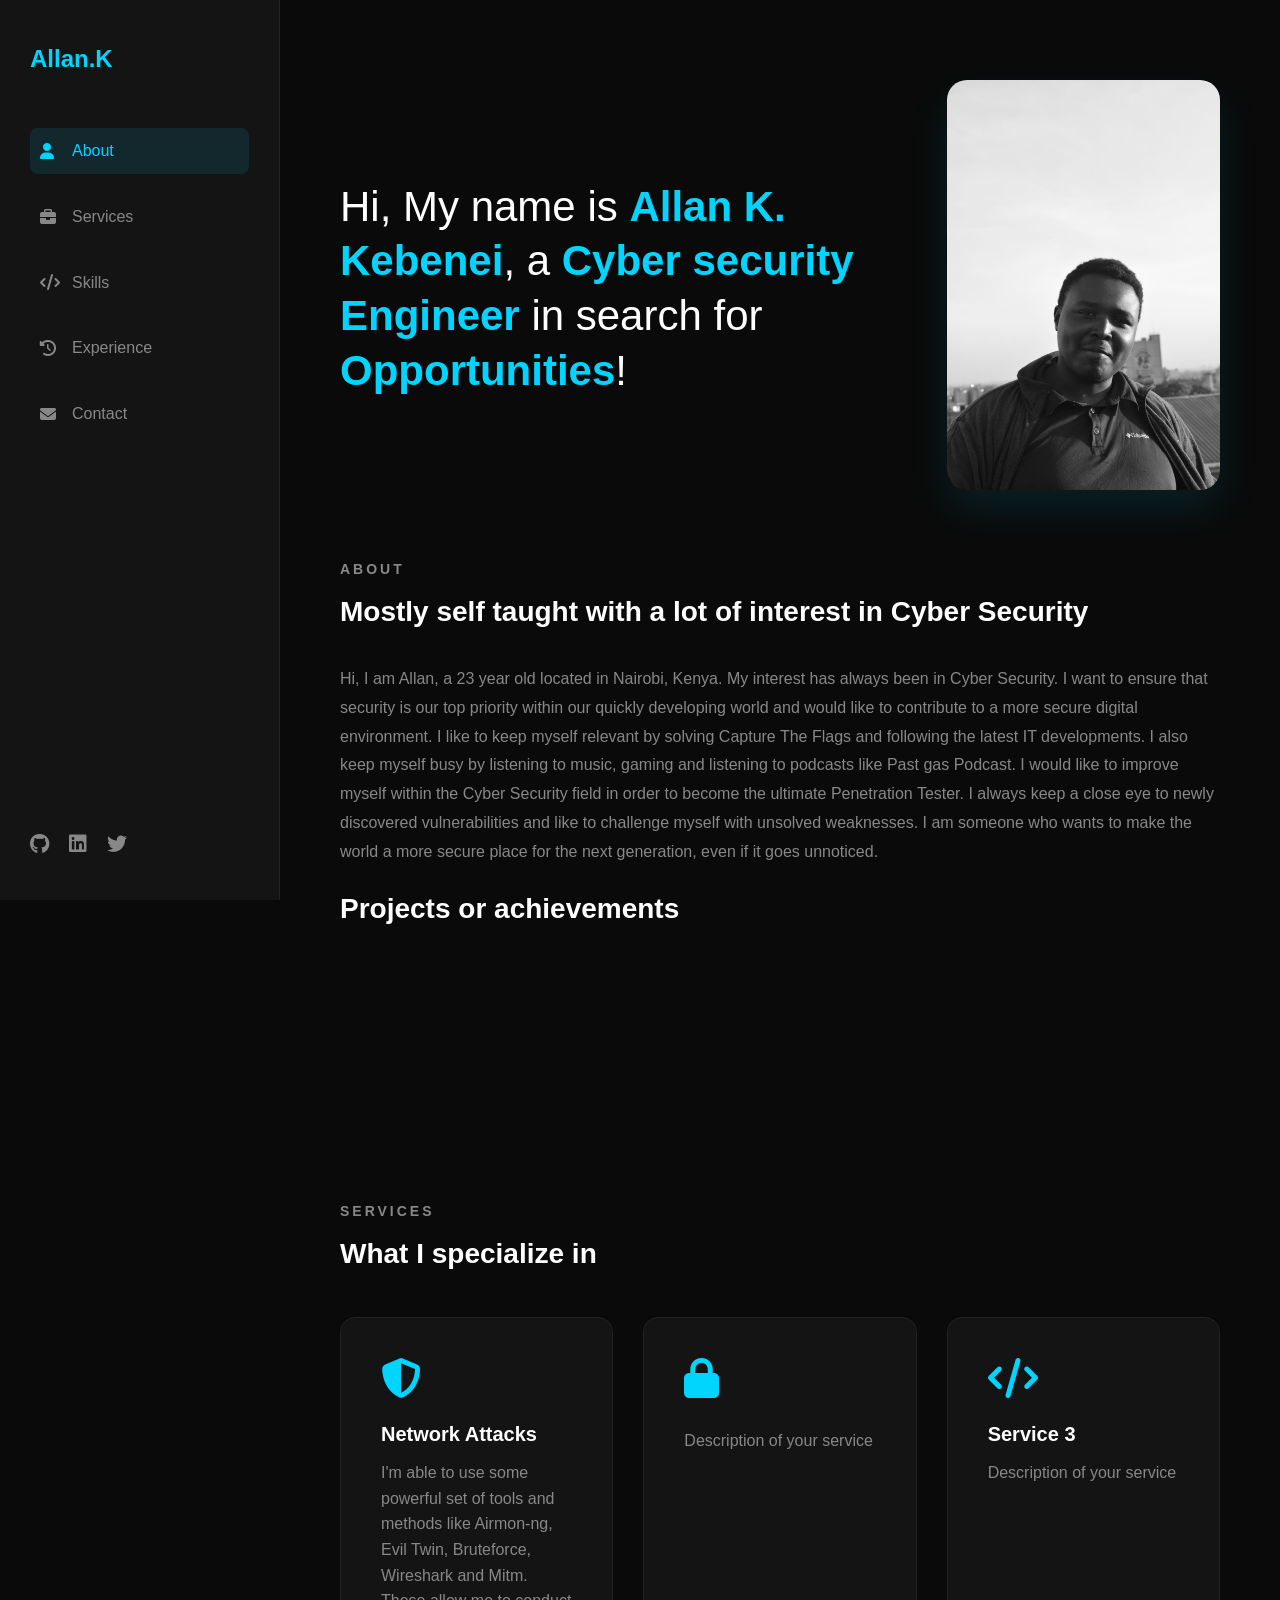
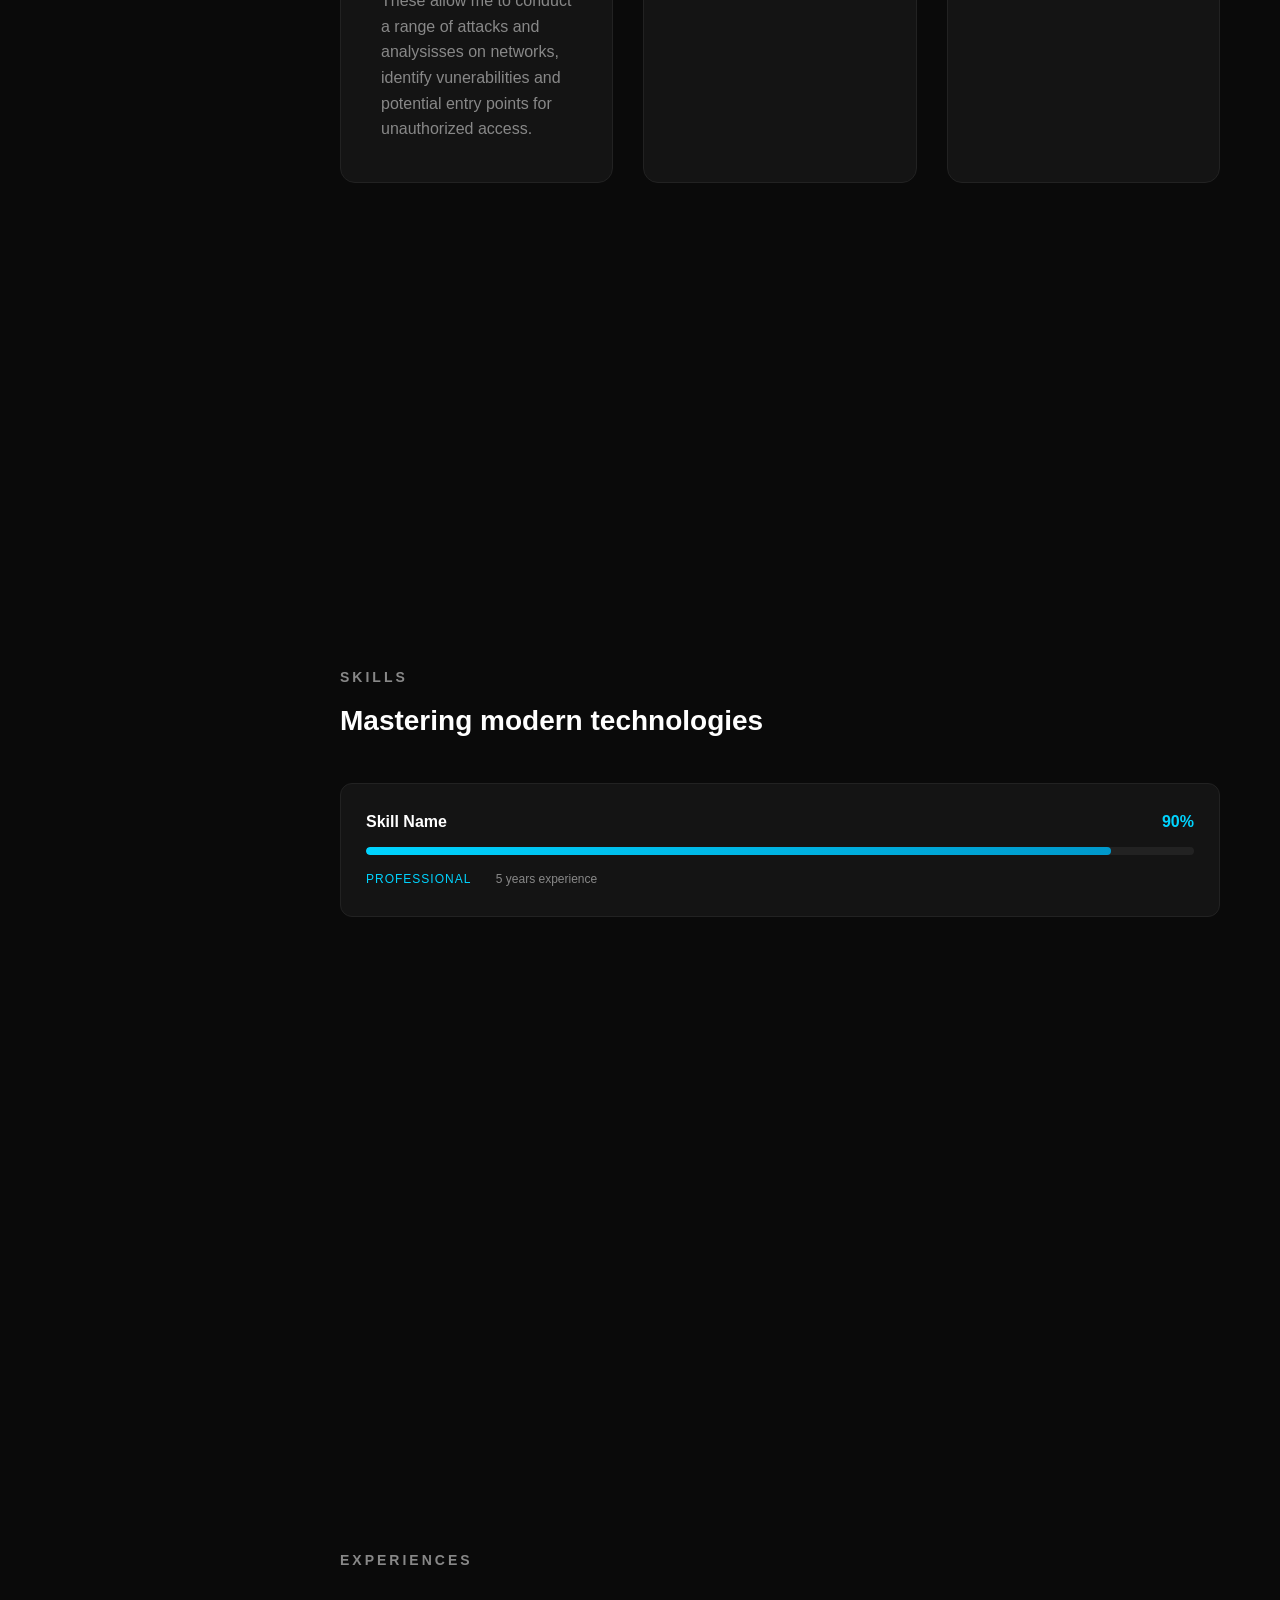
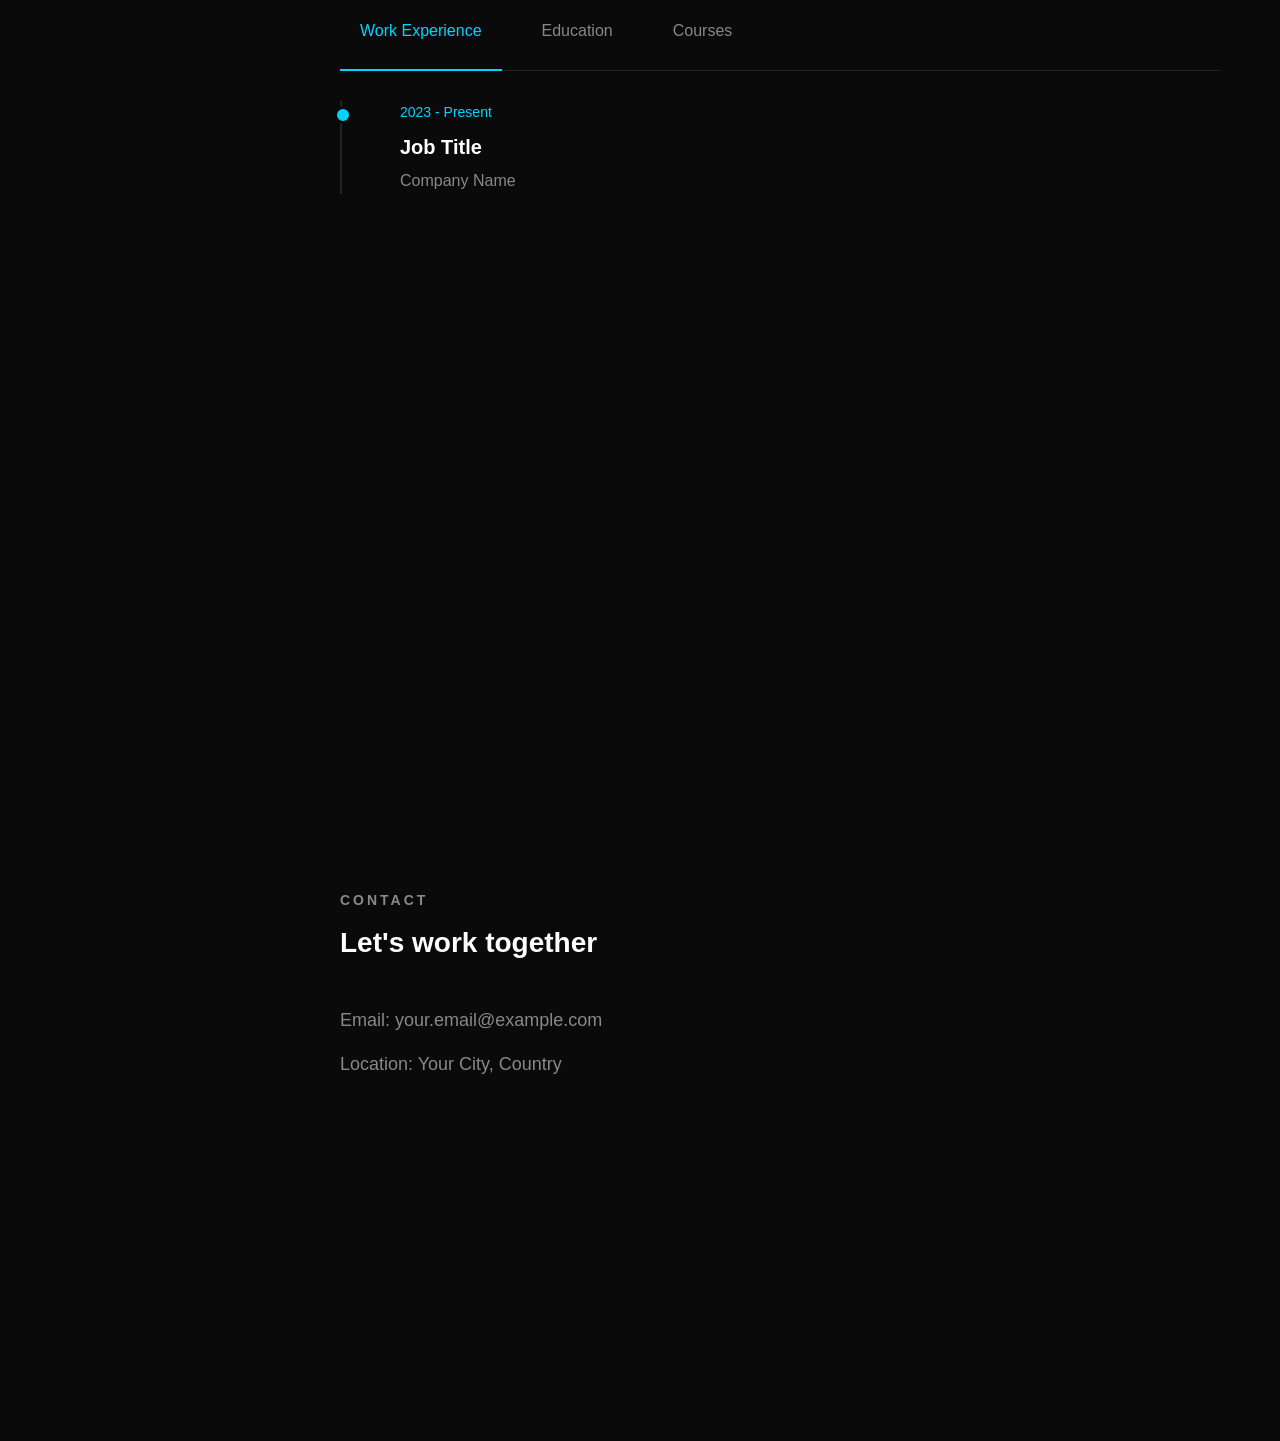
==== index.html @ 21e299bc "my rough work" ====
<!DOCTYPE html>
<html lang="en">
<head>
    <meta charset="UTF-8">
    <meta name="viewport" content="width=device-width, initial-scale=1.0">
    <title>Allan k. Kebenei my Portfolio</title>
    <link rel="stylesheet" href="style.css">
    <!-- Font Awesome for icons -->
    <link rel="stylesheet" href="https://cdnjs.cloudflare.com/ajax/libs/font-awesome/6.4.0/css/all.min.css">
</head>
<body>
    <!-- Navigation Sidebar -->
    <nav class="sidebar">
        <div class="logo">
            <h2>Allan.K</h2>
        </div>
        <ul class="nav-links">
            <li><a href="#about" class="active"><i class="fas fa-user"></i> About</a></li>
            <li><a href="#services"><i class="fas fa-briefcase"></i> Services</a></li>
            <li><a href="#skills"><i class="fas fa-code"></i> Skills</a></li>
            <li><a href="#experience"><i class="fas fa-history"></i> Experience</a></li>
            <li><a href="#contact"><i class="fas fa-envelope"></i> Contact</a></li>
        </ul>
        <div class="social-links">
            <a href="#"><i class="fab fa-github"></i></a>
            <a href="#"><i class="fab fa-linkedin"></i></a>
            <a href="#"><i class="fab fa-twitter"></i></a>
        </div>
    </nav>

    <!-- Main Content -->
    <main class="main-content">
        
        <!-- Hero/About Section -->
        <section id="about" class="section">
            <div class="container">
                <div class="hero-content">
                    <div class="hero-text">
                        <h1>Hi, My name is <span class="highlight">Allan K. Kebenei</span>, a <span class="highlight">Cyber security Engineer </span> in search for <span class="highlight">Opportunities</span>!</h1>
                    </div>
                    <div class="hero-image">
                        <img src="myfoto2.jpg" alt="Your Name">
                    </div>
                </div>
                
                <div class="about-content">
                    <h2 class="section-title">About</h2>
                    <h3 class="subtitle">Mostly self taught with a lot of interest in Cyber Security</h3>
                    <p>Hi, I am Allan, a 23 year old located in Nairobi, Kenya. My interest has always been in Cyber Security. I want to ensure that security is our top priority within our quickly developing world and would like to contribute to a more secure digital environment. I like to keep myself relevant by solving Capture The Flags and following the latest IT developments. I also keep myself busy by listening to music, gaming and listening to podcasts like Past gas Podcast. I would like to improve myself within the Cyber Security field in order to become the ultimate Penetration Tester. I always keep a close eye to newly discovered vulnerabilities and like to challenge myself with unsolved weaknesses. I am someone who wants to make the world a more secure place for the next generation, even if it goes unnoticed.</p>
                    <p></p>
                    
                    <h3 class="subtitle">Projects or achievements</h3>
                </div>
            </div>
        </section>

        <!-- Services Section -->
        <section id="services" class="section">
            <div class="container">
                <h2 class="section-title">Services</h2>
                <h3 class="subtitle">What I specialize in</h3>
                <div class="services-grid">
                    <div class="service-card">
                        <i class="fas fa-shield-alt"></i>
                        <h4>Network Attacks</h4>
                        <p>I'm able to use some powerful set of tools and methods like Airmon-ng, Evil Twin, Bruteforce, Wireshark and Mitm. These allow me to conduct a range of attacks and analysisses on networks, identify vunerabilities and potential entry points for unauthorized access.</p>
                    </div>
                    <div class="service-card">
                        <i class="fas fa-lock"></i>
                        <h4></h4>
                        <p>Description of your service</p>
                    </div>
                    <div class="service-card">
                        <i class="fas fa-code"></i>
                        <h4>Service 3</h4>
                        <p>Description of your service</p>
                    </div>
                </div>
            </div>
        </section>

        <!-- Skills Section -->
        <section id="skills" class="section">
            <div class="container">
                <h2 class="section-title">Skills</h2>
                <h3 class="subtitle">Mastering modern technologies</h3>
                
                <div class="skills-grid">
                    <div class="skill-item">
                        <div class="skill-info">
                            <span class="skill-name">Skill Name</span>
                            <span class="skill-level">90%</span>
                        </div>
                        <div class="skill-bar">
                            <div class="skill-progress" style="width: 90%"></div>
                        </div>
                        <span class="skill-category">Professional</span>
                        <span class="skill-years">5 years experience</span>
                    </div>
                    
                    <!-- Add more skills by copying the skill-item div -->
                </div>
            </div>
        </section>

        <!-- Experience Section -->
        <section id="experience" class="section">
            <div class="container">
                <h2 class="section-title">Experiences</h2>
                
                <div class="experience-tabs">
                    <button class="tab-btn active" onclick="showTab('work')">Work Experience</button>
                    <button class="tab-btn" onclick="showTab('education')">Education</button>
                    <button class="tab-btn" onclick="showTab('courses')">Courses</button>
                </div>

                <div id="work" class="tab-content active">
                    <div class="timeline">
                        <div class="timeline-item">
                            <div class="timeline-date">2023 - Present</div>
                            <div class="timeline-content">
                                <h4>Job Title</h4>
                                <p>Company Name</p>
                            </div>
                        </div>
                    </div>
                </div>

                <div id="education" class="tab-content">
                    <div class="timeline">
                        <div class="timeline-item">
                            <div class="timeline-date">2019 - 2023</div>
                            <div class="timeline-content">
                                <h4>Degree Name</h4>
                                <p>University Name</p>
                            </div>
                        </div>
                    </div>
                </div>

                <div id="courses" class="tab-content">
                    <div class="timeline">
                        <div class="timeline-item">
                            <div class="timeline-date">2023</div>
                            <div class="timeline-content">
                                <h4>Course Name</h4>
                                <p>Platform/Institution</p>
                            </div>
                        </div>
                    </div>
                </div>
            </div>
        </section>

        <!-- Contact Section -->
        <section id="contact" class="section">
            <div class="container">
                <h2 class="section-title">Contact</h2>
                <h3 class="subtitle">Let's work together</h3>
                <div class="contact-content">
                    <p>Email: your.email@example.com</p>
                    <p>Location: Your City, Country</p>
                </div>
            </div>
        </section>

    </main>

    <script src="script.js"></script>
</body>
</html>
---- style.css ----
/* Reset and Base Styles */
* {
    margin: 0;
    padding: 0;
    box-sizing: border-box;
}

:root {
    --bg-dark: #0a0a0a;
    --bg-card: #141414;
    --text-primary: #ffffff;
    --text-secondary: #888888;
    --accent: #00d4ff; /* Cyan - change to your preferred color */
    --sidebar-width: 280px;
}

body {
    font-family: 'Segoe UI', Tahoma, Geneva, Verdana, sans-serif;
    background-color: var(--bg-dark);
    color: var(--text-primary);
    line-height: 1.6;
    overflow-x: hidden;
}

/* Sidebar Navigation */
.sidebar {
    position: fixed;
    left: 0;
    top: 0;
    width: var(--sidebar-width);
    height: 100vh;
    background-color: var(--bg-card);
    padding: 40px 30px;
    display: flex;
    flex-direction: column;
    border-right: 1px solid #222;
}

.logo h2 {
    font-size: 24px;
    margin-bottom: 50px;
    color: var(--accent);
}

.nav-links {
    list-style: none;
    flex-grow: 1;
}

.nav-links li {
    margin-bottom: 20px;
}

.nav-links a {
    text-decoration: none;
    color: var(--text-secondary);
    font-size: 16px;
    display: flex;
    align-items: center;
    gap: 12px;
    transition: all 0.3s ease;
    padding: 10px;
    border-radius: 8px;
}

.nav-links a:hover,
.nav-links a.active {
    color: var(--accent);
    background-color: rgba(0, 212, 255, 0.1);
}

.nav-links i {
    width: 20px;
}

.social-links {
    display: flex;
    gap: 20px;
    margin-top: auto;
}

.social-links a {
    color: var(--text-secondary);
    font-size: 20px;
    transition: color 0.3s ease;
}

.social-links a:hover {
    color: var(--accent);
}

/* Main Content */
.main-content {
    margin-left: var(--sidebar-width);
    min-height: 100vh;
}

.section {
    min-height: 100vh;
    padding: 80px 60px;
    display: flex;
    align-items: center;
}

.container {
    max-width: 1000px;
    width: 100%;
}

/* Hero Section */
.hero-content {
    display: grid;
    grid-template-columns: 2fr 1fr;
    gap: 60px;
    align-items: center;
    margin-bottom: 60px;
}

.hero-text h1 {
    font-size: 42px;
    line-height: 1.3;
    font-weight: 400;
}

.highlight {
    color: var(--accent);
    font-weight: 600;
}

.hero-image img {
    width: 100%;
    max-width: 350px;
    border-radius: 20px;
    box-shadow: 0 20px 40px rgba(0, 212, 255, 0.1);
}

/* Section Titles */
.section-title {
    font-size: 14px;
    text-transform: uppercase;
    letter-spacing: 3px;
    color: var(--text-secondary);
    margin-bottom: 10px;
}

.subtitle {
    font-size: 28px;
    margin-bottom: 30px;
    color: var(--text-primary);
}

.about-content p {
    color: var(--text-secondary);
    margin-bottom: 20px;
    font-size: 16px;
    line-height: 1.8;
}

/* Services Grid */
.services-grid {
    display: grid;
    grid-template-columns: repeat(auto-fit, minmax(250px, 1fr));
    gap: 30px;
    margin-top: 40px;
}

.service-card {
    background-color: var(--bg-card);
    padding: 40px;
    border-radius: 15px;
    border: 1px solid #222;
    transition: transform 0.3s ease, border-color 0.3s ease;
}

.service-card:hover {
    transform: translateY(-5px);
    border-color: var(--accent);
}

.service-card i {
    font-size: 40px;
    color: var(--accent);
    margin-bottom: 20px;
}

.service-card h4 {
    font-size: 20px;
    margin-bottom: 10px;
}

.service-card p {
    color: var(--text-secondary);
}

/* Skills Section */
.skills-grid {
    display: grid;
    gap: 30px;
    margin-top: 40px;
}

.skill-item {
    background-color: var(--bg-card);
    padding: 25px;
    border-radius: 12px;
    border: 1px solid #222;
}

.skill-info {
    display: flex;
    justify-content: space-between;
    margin-bottom: 12px;
}

.skill-name {
    font-weight: 600;
    font-size: 16px;
}

.skill-level {
    color: var(--accent);
    font-weight: 600;
}

.skill-bar {
    height: 8px;
    background-color: #222;
    border-radius: 4px;
    overflow: hidden;
    margin-bottom: 10px;
}

.skill-progress {
    height: 100%;
    background: linear-gradient(90deg, var(--accent), #0099cc);
    border-radius: 4px;
    transition: width 1s ease;
}

.skill-category {
    font-size: 12px;
    color: var(--accent);
    text-transform: uppercase;
    letter-spacing: 1px;
    margin-right: 20px;
}

.skill-years {
    font-size: 12px;
    color: var(--text-secondary);
}

/* Experience Tabs */
.experience-tabs {
    display: flex;
    gap: 20px;
    margin: 40px 0 30px 0;
    border-bottom: 1px solid #222;
    padding-bottom: 20px;
}

.tab-btn {
    background: none;
    border: none;
    color: var(--text-secondary);
    font-size: 16px;
    cursor: pointer;
    padding: 10px 20px;
    transition: all 0.3s ease;
    position: relative;
}

.tab-btn.active {
    color: var(--accent);
}

.tab-btn.active::after {
    content: '';
    position: absolute;
    bottom: -21px;
    left: 0;
    width: 100%;
    height: 2px;
    background-color: var(--accent);
}

.tab-content {
    display: none;
}

.tab-content.active {
    display: block;
}

/* Timeline */
.timeline {
    position: relative;
    padding-left: 30px;
}

.timeline::before {
    content: '';
    position: absolute;
    left: 0;
    top: 0;
    height: 100%;
    width: 2px;
    background-color: #222;
}

.timeline-item {
    position: relative;
    margin-bottom: 40px;
    padding-left: 30px;
}

.timeline-item::before {
    content: '';
    position: absolute;
    left: -36px;
    top: 5px;
    width: 12px;
    height: 12px;
    border-radius: 50%;
    background-color: var(--accent);
    border: 3px solid var(--bg-dark);
}

.timeline-date {
    color: var(--accent);
    font-size: 14px;
    margin-bottom: 8px;
}

.timeline-content h4 {
    font-size: 20px;
    margin-bottom: 5px;
}

.timeline-content p {
    color: var(--text-secondary);
}

/* Contact */
.contact-content {
    margin-top: 40px;
}

.contact-content p {
    color: var(--text-secondary);
    margin-bottom: 15px;
    font-size: 18px;
}

/* Responsive */
@media (max-width: 968px) {
    .sidebar {
        transform: translateX(-100%);
        z-index: 1000;
    }
    
    .main-content {
        margin-left: 0;
    }
    
    .hero-content {
        grid-template-columns: 1fr;
        text-align: center;
    }
    
    .section {
        padding: 60px 30px;
    }
}
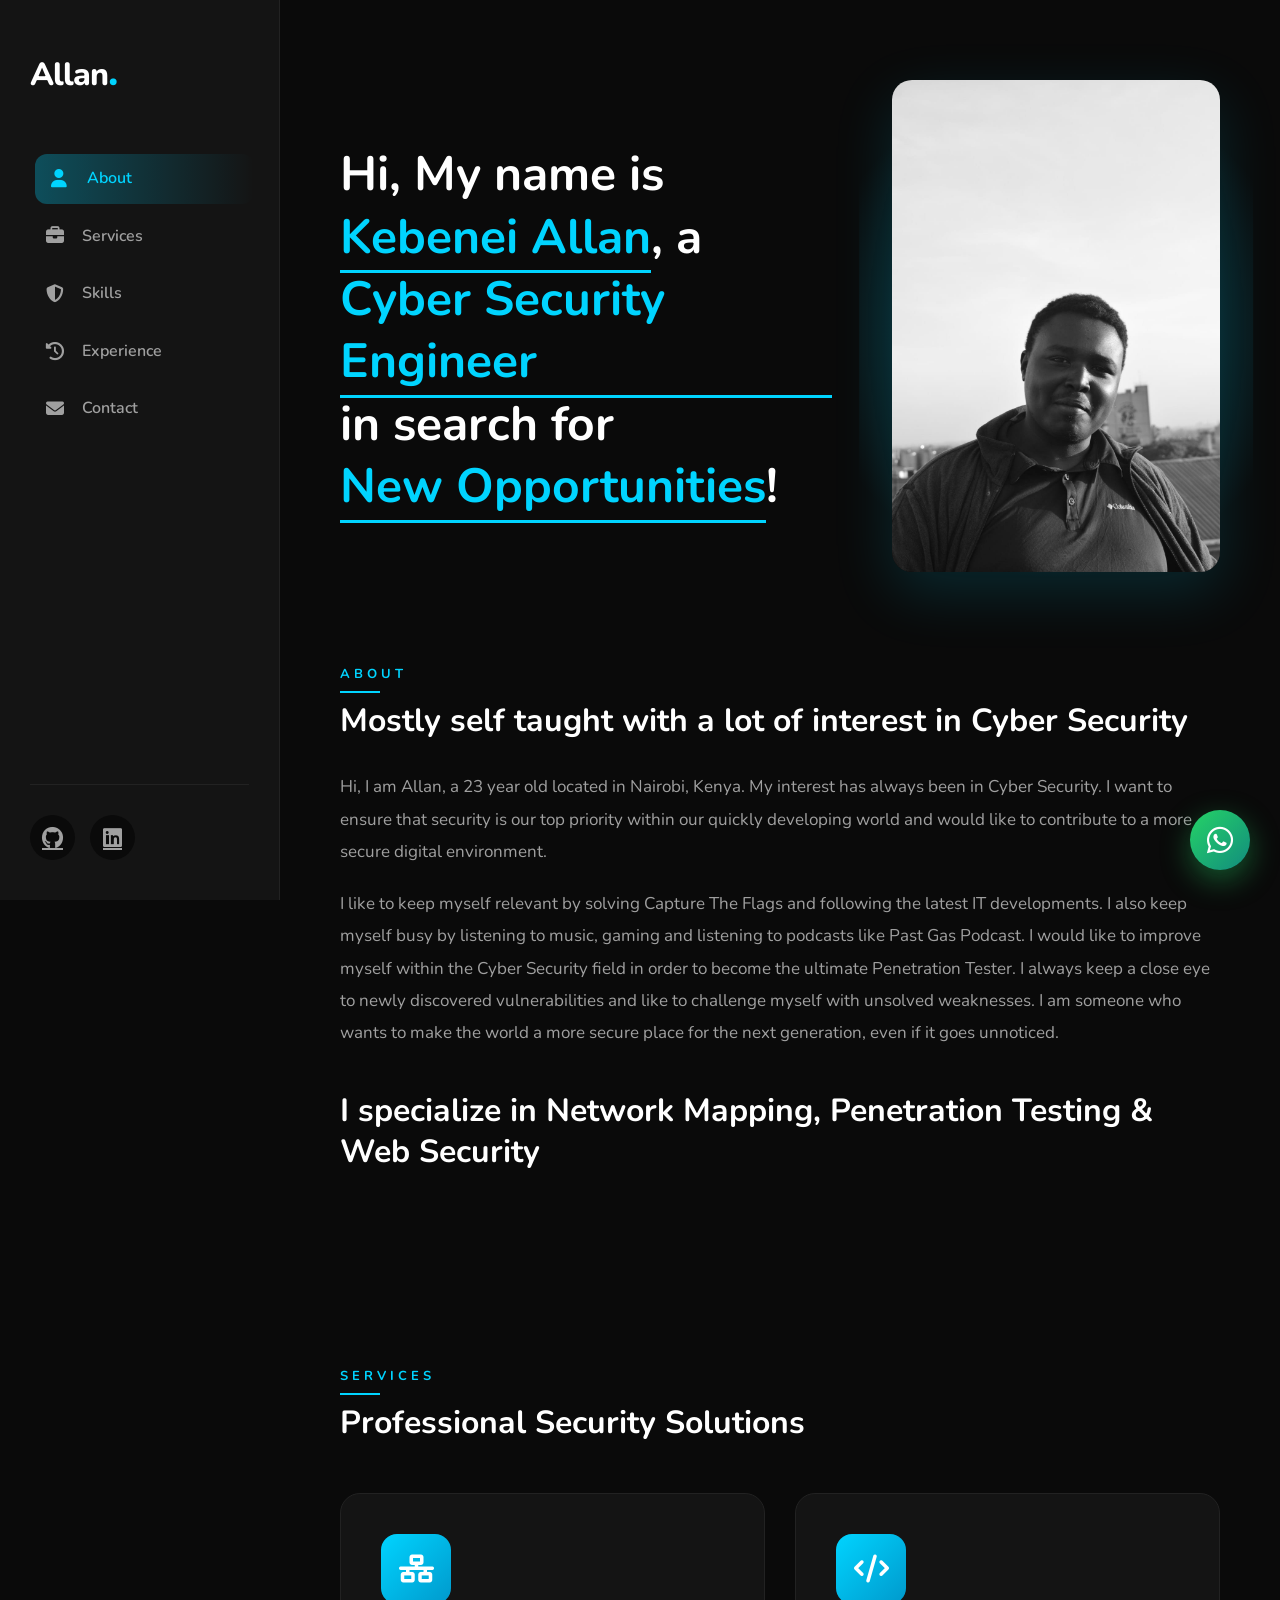
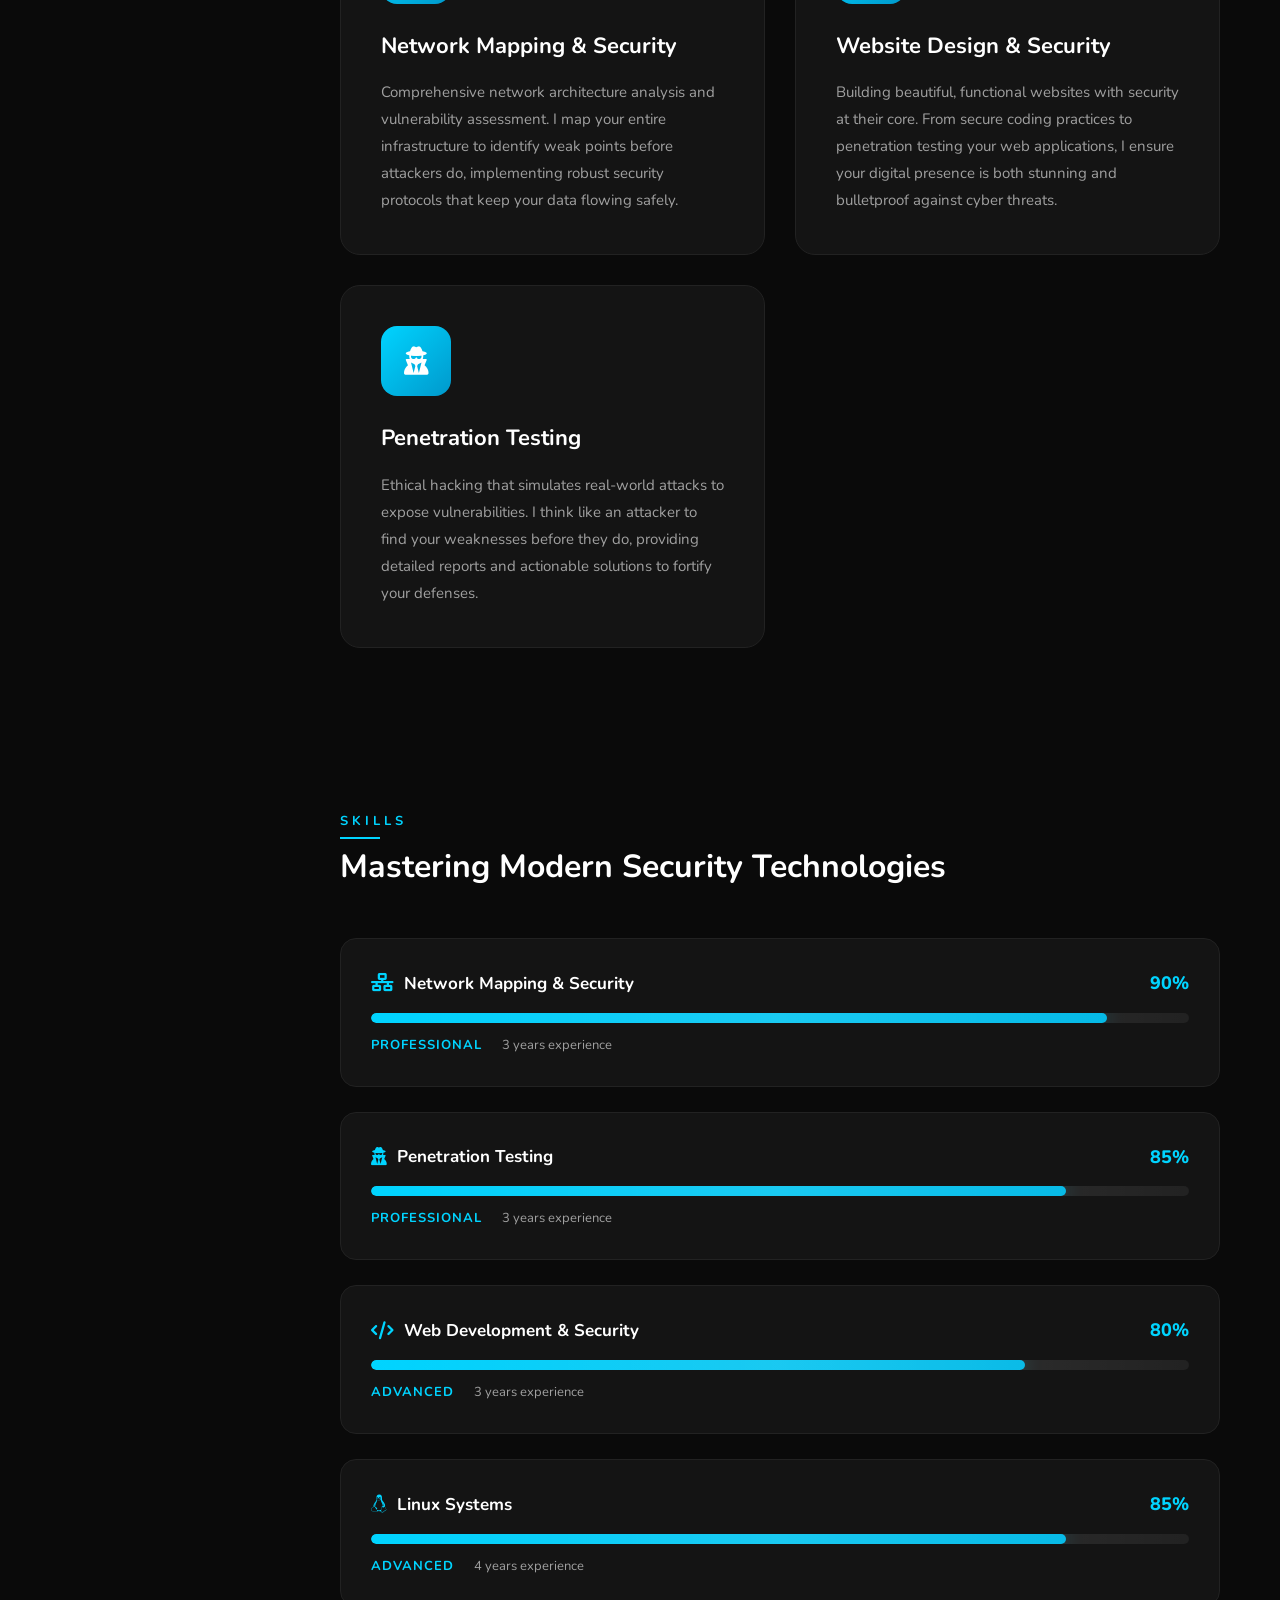
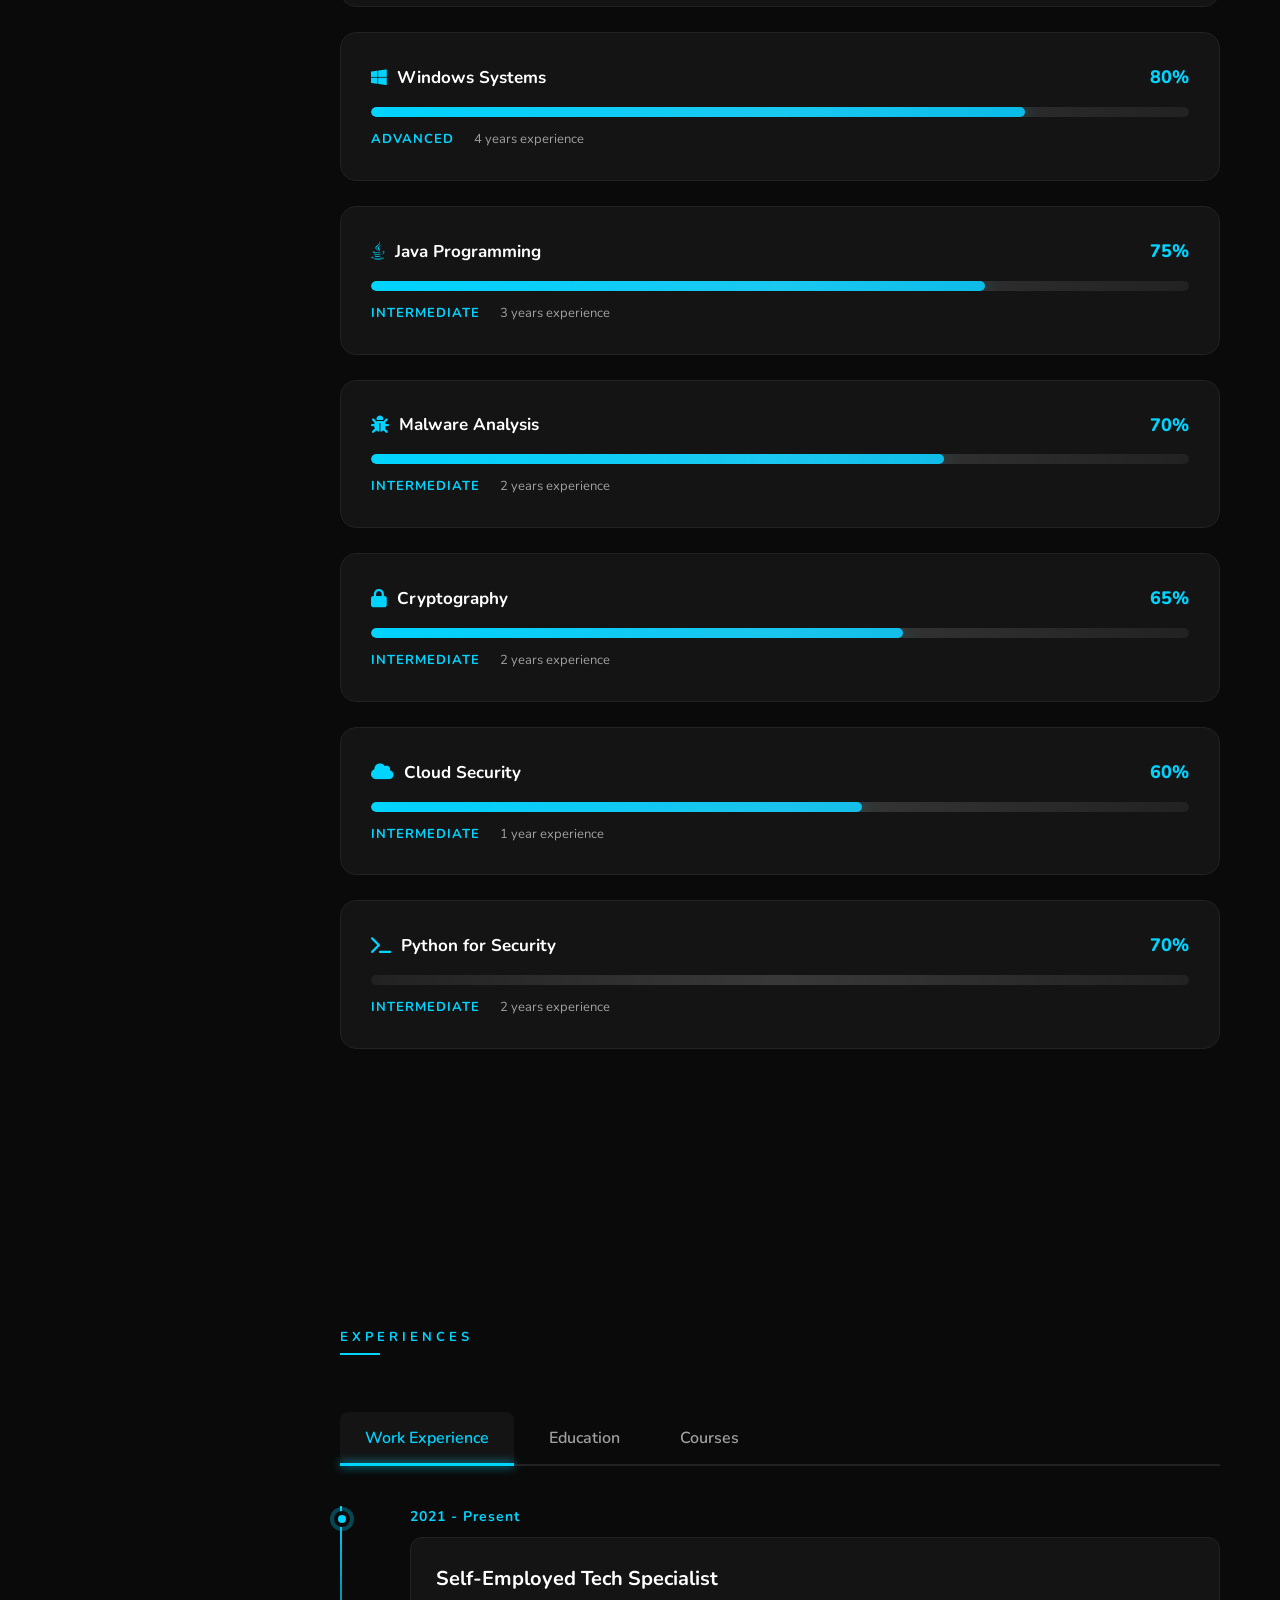
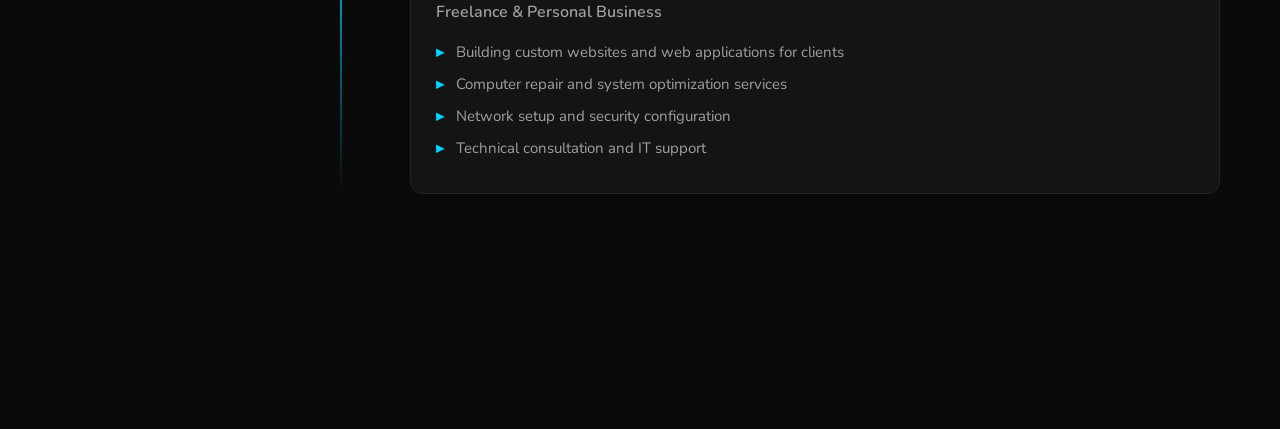
==== commit 2edaecae: "final plan for portfolio" ====
--- a/index.html
+++ b/index.html
@@ -3,28 +3,27 @@
 <head>
     <meta charset="UTF-8">
     <meta name="viewport" content="width=device-width, initial-scale=1.0">
-    <title>Allan k. Kebenei my Portfolio</title>
+    <title>Kebenei Allan Kipchumba - Cyber Security Engineer</title>
     <link rel="stylesheet" href="style.css">
-    <!-- Font Awesome for icons -->
     <link rel="stylesheet" href="https://cdnjs.cloudflare.com/ajax/libs/font-awesome/6.4.0/css/all.min.css">
+    <link href="https://fonts.googleapis.com/css2?family=Nunito:wght@400;600;700;800&display=swap" rel="stylesheet">
 </head>
 <body>
     <!-- Navigation Sidebar -->
     <nav class="sidebar">
         <div class="logo">
-            <h2>Allan.K</h2>
+            <h2>Allan<span class="accent">.</span></h2>
         </div>
         <ul class="nav-links">
             <li><a href="#about" class="active"><i class="fas fa-user"></i> About</a></li>
             <li><a href="#services"><i class="fas fa-briefcase"></i> Services</a></li>
-            <li><a href="#skills"><i class="fas fa-code"></i> Skills</a></li>
+            <li><a href="#skills"><i class="fas fa-shield-alt"></i> Skills</a></li>
             <li><a href="#experience"><i class="fas fa-history"></i> Experience</a></li>
-            <li><a href="#contact"><i class="fas fa-envelope"></i> Contact</a></li>
+            <li><a href="contact.html"><i class="fas fa-envelope"></i> Contact</a></li>
         </ul>
         <div class="social-links">
-            <a href="#"><i class="fab fa-github"></i></a>
-            <a href="#"><i class="fab fa-linkedin"></i></a>
-            <a href="#"><i class="fab fa-twitter"></i></a>
+            <a href="https://github.com/Lowkeyvix" target="_blank"><i class="fab fa-github"></i></a>
+            <a href="https://www.linkedin.com/in/kebenei-kahu-7a7b00318/details/education/" target="_blank"><i class="fab fa-linkedin"></i></a>
         </div>
     </nav>
 
@@ -35,21 +34,22 @@
         <section id="about" class="section">
             <div class="container">
                 <div class="hero-content">
-                    <div class="hero-text">
-                        <h1>Hi, My name is <span class="highlight">Allan K. Kebenei</span>, a <span class="highlight">Cyber security Engineer </span> in search for <span class="highlight">Opportunities</span>!</h1>
-                    </div>
-                    <div class="hero-image">
-                        <img src="myfoto2.jpg" alt="Your Name">
+                    <div class="hero-text" data-aos="fade-right">
+                        <h1>Hi, My name is <span class="highlight">Kebenei Allan</span>, a <span class="highlight">Cyber Security Engineer</span> in search for <span class="highlight">New Opportunities</span>!</h1>
+                    </div>
+                    <div class="hero-image" data-aos="fade-left">
+                        <img src="myfoto2.jpg" alt="Kebenei Allan Kipchumba">
+                        <div class="glow-effect"></div>
                     </div>
                 </div>
                 
-                <div class="about-content">
+                <div class="about-content" data-aos="fade-up">
                     <h2 class="section-title">About</h2>
                     <h3 class="subtitle">Mostly self taught with a lot of interest in Cyber Security</h3>
-                    <p>Hi, I am Allan, a 23 year old located in Nairobi, Kenya. My interest has always been in Cyber Security. I want to ensure that security is our top priority within our quickly developing world and would like to contribute to a more secure digital environment. I like to keep myself relevant by solving Capture The Flags and following the latest IT developments. I also keep myself busy by listening to music, gaming and listening to podcasts like Past gas Podcast. I would like to improve myself within the Cyber Security field in order to become the ultimate Penetration Tester. I always keep a close eye to newly discovered vulnerabilities and like to challenge myself with unsolved weaknesses. I am someone who wants to make the world a more secure place for the next generation, even if it goes unnoticed.</p>
-                    <p></p>
+                    <p>Hi, I am Allan, a 23 year old located in Nairobi, Kenya. My interest has always been in Cyber Security. I want to ensure that security is our top priority within our quickly developing world and would like to contribute to a more secure digital environment.</p>
+                    <p>I like to keep myself relevant by solving Capture The Flags and following the latest IT developments. I also keep myself busy by listening to music, gaming and listening to podcasts like Past Gas Podcast. I would like to improve myself within the Cyber Security field in order to become the ultimate Penetration Tester. I always keep a close eye to newly discovered vulnerabilities and like to challenge myself with unsolved weaknesses. I am someone who wants to make the world a more secure place for the next generation, even if it goes unnoticed.</p>
                     
-                    <h3 class="subtitle">Projects or achievements</h3>
+                    <h3 class="subtitle" style="margin-top: 40px;">I specialize in Network Mapping, Penetration Testing & Web Security</h3>
                 </div>
             </div>
         </section>
@@ -57,23 +57,35 @@
         <!-- Services Section -->
         <section id="services" class="section">
             <div class="container">
-                <h2 class="section-title">Services</h2>
-                <h3 class="subtitle">What I specialize in</h3>
+                <h2 class="section-title" data-aos="fade-up">Services</h2>
+                <h3 class="subtitle" data-aos="fade-up">Professional Security Solutions</h3>
+                
                 <div class="services-grid">
-                    <div class="service-card">
-                        <i class="fas fa-shield-alt"></i>
-                        <h4>Network Attacks</h4>
-                        <p>I'm able to use some powerful set of tools and methods like Airmon-ng, Evil Twin, Bruteforce, Wireshark and Mitm. These allow me to conduct a range of attacks and analysisses on networks, identify vunerabilities and potential entry points for unauthorized access.</p>
-                    </div>
-                    <div class="service-card">
-                        <i class="fas fa-lock"></i>
-                        <h4></h4>
-                        <p>Description of your service</p>
-                    </div>
-                    <div class="service-card">
-                        <i class="fas fa-code"></i>
-                        <h4>Service 3</h4>
-                        <p>Description of your service</p>
+                    <div class="service-card" data-aos="fade-up" data-aos-delay="100">
+                        <div class="service-icon">
+                            <i class="fas fa-network-wired"></i>
+                        </div>
+                        <h4>Network Mapping & Security</h4>
+                        <p>Comprehensive network architecture analysis and vulnerability assessment. I map your entire infrastructure to identify weak points before attackers do, implementing robust security protocols that keep your data flowing safely.</p>
+                        <div class="service-hover"></div>
+                    </div>
+                    
+                    <div class="service-card" data-aos="fade-up" data-aos-delay="200">
+                        <div class="service-icon">
+                            <i class="fas fa-code"></i>
+                        </div>
+                        <h4>Website Design & Security</h4>
+                        <p>Building beautiful, functional websites with security at their core. From secure coding practices to penetration testing your web applications, I ensure your digital presence is both stunning and bulletproof against cyber threats.</p>
+                        <div class="service-hover"></div>
+                    </div>
+                    
+                    <div class="service-card" data-aos="fade-up" data-aos-delay="300">
+                        <div class="service-icon">
+                            <i class="fas fa-user-secret"></i>
+                        </div>
+                        <h4>Penetration Testing</h4>
+                        <p>Ethical hacking that simulates real-world attacks to expose vulnerabilities. I think like an attacker to find your weaknesses before they do, providing detailed reports and actionable solutions to fortify your defenses.</p>
+                        <div class="service-hover"></div>
                     </div>
                 </div>
             </div>
@@ -82,23 +94,149 @@
         <!-- Skills Section -->
         <section id="skills" class="section">
             <div class="container">
-                <h2 class="section-title">Skills</h2>
-                <h3 class="subtitle">Mastering modern technologies</h3>
+                <h2 class="section-title" data-aos="fade-up">Skills</h2>
+                <h3 class="subtitle" data-aos="fade-up">Mastering Modern Security Technologies</h3>
                 
                 <div class="skills-grid">
-                    <div class="skill-item">
-                        <div class="skill-info">
-                            <span class="skill-name">Skill Name</span>
-                            <span class="skill-level">90%</span>
-                        </div>
-                        <div class="skill-bar">
-                            <div class="skill-progress" style="width: 90%"></div>
-                        </div>
-                        <span class="skill-category">Professional</span>
-                        <span class="skill-years">5 years experience</span>
-                    </div>
-                    
-                    <!-- Add more skills by copying the skill-item div -->
+                    <div class="skill-item" data-aos="fade-up" data-aos-delay="100">
+                        <div class="skill-info">
+                            <span class="skill-name"><i class="fas fa-network-wired"></i> Network Mapping & Security</span>
+                            <span class="skill-percent">90%</span>
+                        </div>
+                        <div class="skill-bar">
+                            <div class="skill-progress" data-width="90"></div>
+                        </div>
+                        <div class="skill-meta">
+                            <span class="skill-level">Professional</span>
+                            <span class="skill-years">3 years experience</span>
+                        </div>
+                    </div>
+
+                    <div class="skill-item" data-aos="fade-up" data-aos-delay="150">
+                        <div class="skill-info">
+                            <span class="skill-name"><i class="fas fa-user-secret"></i> Penetration Testing</span>
+                            <span class="skill-percent">85%</span>
+                        </div>
+                        <div class="skill-bar">
+                            <div class="skill-progress" data-width="85"></div>
+                        </div>
+                        <div class="skill-meta">
+                            <span class="skill-level">Professional</span>
+                            <span class="skill-years">3 years experience</span>
+                        </div>
+                    </div>
+
+                    <div class="skill-item" data-aos="fade-up" data-aos-delay="200">
+                        <div class="skill-info">
+                            <span class="skill-name"><i class="fas fa-code"></i> Web Development & Security</span>
+                            <span class="skill-percent">80%</span>
+                        </div>
+                        <div class="skill-bar">
+                            <div class="skill-progress" data-width="80"></div>
+                        </div>
+                        <div class="skill-meta">
+                            <span class="skill-level">Advanced</span>
+                            <span class="skill-years">3 years experience</span>
+                        </div>
+                    </div>
+
+                    <div class="skill-item" data-aos="fade-up" data-aos-delay="250">
+                        <div class="skill-info">
+                            <span class="skill-name"><i class="fab fa-linux"></i> Linux Systems</span>
+                            <span class="skill-percent">85%</span>
+                        </div>
+                        <div class="skill-bar">
+                            <div class="skill-progress" data-width="85"></div>
+                        </div>
+                        <div class="skill-meta">
+                            <span class="skill-level">Advanced</span>
+                            <span class="skill-years">4 years experience</span>
+                        </div>
+                    </div>
+
+                    <div class="skill-item" data-aos="fade-up" data-aos-delay="300">
+                        <div class="skill-info">
+                            <span class="skill-name"><i class="fab fa-windows"></i> Windows Systems</span>
+                            <span class="skill-percent">80%</span>
+                        </div>
+                        <div class="skill-bar">
+                            <div class="skill-progress" data-width="80"></div>
+                        </div>
+                        <div class="skill-meta">
+                            <span class="skill-level">Advanced</span>
+                            <span class="skill-years">4 years experience</span>
+                        </div>
+                    </div>
+
+                    <div class="skill-item" data-aos="fade-up" data-aos-delay="350">
+                        <div class="skill-info">
+                            <span class="skill-name"><i class="fab fa-java"></i> Java Programming</span>
+                            <span class="skill-percent">75%</span>
+                        </div>
+                        <div class="skill-bar">
+                            <div class="skill-progress" data-width="75"></div>
+                        </div>
+                        <div class="skill-meta">
+                            <span class="skill-level">Intermediate</span>
+                            <span class="skill-years">3 years experience</span>
+                        </div>
+                    </div>
+
+                    <div class="skill-item" data-aos="fade-up" data-aos-delay="400">
+                        <div class="skill-info">
+                            <span class="skill-name"><i class="fas fa-bug"></i> Malware Analysis</span>
+                            <span class="skill-percent">70%</span>
+                        </div>
+                        <div class="skill-bar">
+                            <div class="skill-progress" data-width="70"></div>
+                        </div>
+                        <div class="skill-meta">
+                            <span class="skill-level">Intermediate</span>
+                            <span class="skill-years">2 years experience</span>
+                        </div>
+                    </div>
+
+                    <div class="skill-item" data-aos="fade-up" data-aos-delay="450">
+                        <div class="skill-info">
+                            <span class="skill-name"><i class="fas fa-lock"></i> Cryptography</span>
+                            <span class="skill-percent">65%</span>
+                        </div>
+                        <div class="skill-bar">
+                            <div class="skill-progress" data-width="65"></div>
+                        </div>
+                        <div class="skill-meta">
+                            <span class="skill-level">Intermediate</span>
+                            <span class="skill-years">2 years experience</span>
+                        </div>
+                    </div>
+
+                    <div class="skill-item" data-aos="fade-up" data-aos-delay="500">
+                        <div class="skill-info">
+                            <span class="skill-name"><i class="fas fa-cloud"></i> Cloud Security</span>
+                            <span class="skill-percent">60%</span>
+                        </div>
+                        <div class="skill-bar">
+                            <div class="skill-progress" data-width="60"></div>
+                        </div>
+                        <div class="skill-meta">
+                            <span class="skill-level">Intermediate</span>
+                            <span class="skill-years">1 year experience</span>
+                        </div>
+                    </div>
+
+                    <div class="skill-item" data-aos="fade-up" data-aos-delay="550">
+                        <div class="skill-info">
+                            <span class="skill-name"><i class="fas fa-terminal"></i> Python for Security</span>
+                            <span class="skill-percent">70%</span>
+                        </div>
+                        <div class="skill-bar">
+                            <div class="skill-progress" data-width="70"></div>
+                        </div>
+                        <div class="skill-meta">
+                            <span class="skill-level">Intermediate</span>
+                            <span class="skill-years">2 years experience</span>
+                        </div>
+                    </div>
                 </div>
             </div>
         </section>
@@ -106,45 +244,77 @@
         <!-- Experience Section -->
         <section id="experience" class="section">
             <div class="container">
-                <h2 class="section-title">Experiences</h2>
+                <h2 class="section-title" data-aos="fade-up">Experiences</h2>
                 
-                <div class="experience-tabs">
+                <div class="experience-tabs" data-aos="fade-up">
                     <button class="tab-btn active" onclick="showTab('work')">Work Experience</button>
                     <button class="tab-btn" onclick="showTab('education')">Education</button>
                     <button class="tab-btn" onclick="showTab('courses')">Courses</button>
                 </div>
 
-                <div id="work" class="tab-content active">
+                <div id="work" class="tab-content active" data-aos="fade-up">
                     <div class="timeline">
                         <div class="timeline-item">
-                            <div class="timeline-date">2023 - Present</div>
+                            <div class="timeline-dot"></div>
+                            <div class="timeline-date">2021 - Present</div>
                             <div class="timeline-content">
-                                <h4>Job Title</h4>
-                                <p>Company Name</p>
+                                <h4>Self-Employed Tech Specialist</h4>
+                                <p>Freelance & Personal Business</p>
+                                <ul>
+                                    <li>Building custom websites and web applications for clients</li>
+                                    <li>Computer repair and system optimization services</li>
+                                    <li>Network setup and security configuration</li>
+                                    <li>Technical consultation and IT support</li>
+                                </ul>
                             </div>
                         </div>
                     </div>
                 </div>
 
-                <div id="education" class="tab-content">
+                <div id="education" class="tab-content" data-aos="fade-up">
                     <div class="timeline">
                         <div class="timeline-item">
-                            <div class="timeline-date">2019 - 2023</div>
+                            <div class="timeline-dot"></div>
+                            <div class="timeline-date">2022 - Present</div>
                             <div class="timeline-content">
-                                <h4>Degree Name</h4>
-                                <p>University Name</p>
+                                <h4>Diploma in Cyber Security</h4>
+                                <p>Mount Kenya University, Nairobi</p>
+                                <ul>
+                                    <li>Currently pursuing comprehensive cyber security curriculum</li>
+                                    <li>Focusing on network security and ethical hacking</li>
+                                    <li>Expected graduation: 2025</li>
+                                </ul>
                             </div>
                         </div>
                     </div>
                 </div>
 
-                <div id="courses" class="tab-content">
+                <div id="courses" class="tab-content" data-aos="fade-up">
                     <div class="timeline">
                         <div class="timeline-item">
-                            <div class="timeline-date">2023</div>
+                            <div class="timeline-dot"></div>
+                            <div class="timeline-date">Continuous</div>
                             <div class="timeline-content">
-                                <h4>Course Name</h4>
-                                <p>Platform/Institution</p>
+                                <h4>Capture The Flag (CTF) Competitions</h4>
+                                <p>Various Online Platforms</p>
+                                <ul>
+                                    <li>Regular participation in security challenges</li>
+                                    <li>Practical penetration testing skills development</li>
+                                    <li>Reverse engineering and cryptography puzzles</li>
+                                </ul>
+                            </div>
+                        </div>
+                        <div class="timeline-item">
+                            <div class="timeline-dot"></div>
+                            <div class="timeline-date">Ongoing</div>
+                            <div class="timeline-content">
+                                <h4>Self-Directed Learning</h4>
+                                <p>Online Resources & Communities</p>
+                                <ul>
+                                    <li>Security podcasts (Past Gas, Darknet Diaries)</li>
+                                    <li>Technical documentation and research papers</li>
+                                    <li>Security community engagement</li>
+                                </ul>
                             </div>
                         </div>
                     </div>
@@ -152,20 +322,15 @@
             </div>
         </section>
 
-        <!-- Contact Section -->
-        <section id="contact" class="section">
-            <div class="container">
-                <h2 class="section-title">Contact</h2>
-                <h3 class="subtitle">Let's work together</h3>
-                <div class="contact-content">
-                    <p>Email: your.email@example.com</p>
-                    <p>Location: Your City, Country</p>
-                </div>
-            </div>
-        </section>
-
     </main>
 
+    <!-- WhatsApp Floating Button -->
+    <a href="https://wa.me/254116389711" class="whatsapp-float" target="_blank">
+        <i class="fab fa-whatsapp"></i>
+        <span class="whatsapp-tooltip">Chat on WhatsApp</span>
+    </a>
+
+    <script src="https://unpkg.com/aos@2.3.1/dist/aos.js"></script>
     <script src="script.js"></script>
 </body>
 </html>
--- a/style.css
+++ b/style.css
@@ -8,18 +8,43 @@
 :root {
     --bg-dark: #0a0a0a;
     --bg-card: #141414;
+    --bg-hover: #1a1a1a;
     --text-primary: #ffffff;
-    --text-secondary: #888888;
-    --accent: #00d4ff; /* Cyan - change to your preferred color */
+    --text-secondary: #a0a0a0;
+    --accent: #00d4ff;
+    --accent-glow: rgba(0, 212, 255, 0.3);
     --sidebar-width: 280px;
+    --transition: all 0.3s cubic-bezier(0.4, 0, 0.2, 1);
+}
+
+html {
+    scroll-behavior: smooth;
 }
 
 body {
-    font-family: 'Segoe UI', Tahoma, Geneva, Verdana, sans-serif;
+    font-family: 'Nunito', sans-serif;
     background-color: var(--bg-dark);
     color: var(--text-primary);
     line-height: 1.6;
     overflow-x: hidden;
+}
+
+/* Custom Scrollbar */
+::-webkit-scrollbar {
+    width: 8px;
+}
+
+::-webkit-scrollbar-track {
+    background: var(--bg-dark);
+}
+
+::-webkit-scrollbar-thumb {
+    background: var(--accent);
+    border-radius: 4px;
+}
+
+::-webkit-scrollbar-thumb:hover {
+    background: #00b8e6;
 }
 
 /* Sidebar Navigation */
@@ -34,12 +59,20 @@
     display: flex;
     flex-direction: column;
     border-right: 1px solid #222;
+    z-index: 1000;
+    transition: var(--transition);
 }
 
 .logo h2 {
-    font-size: 24px;
+    font-size: 32px;
     margin-bottom: 50px;
-    color: var(--accent);
+    font-weight: 800;
+    letter-spacing: -1px;
+}
+
+.logo .accent {
+    color: var(--accent);
+    font-size: 40px;
 }
 
 .nav-links {
@@ -48,45 +81,99 @@
 }
 
 .nav-links li {
-    margin-bottom: 20px;
+    margin-bottom: 8px;
 }
 
 .nav-links a {
     text-decoration: none;
     color: var(--text-secondary);
     font-size: 16px;
+    font-weight: 600;
     display: flex;
     align-items: center;
     gap: 12px;
-    transition: all 0.3s ease;
-    padding: 10px;
-    border-radius: 8px;
+    transition: var(--transition);
+    padding: 12px 16px;
+    border-radius: 12px;
+    position: relative;
+    overflow: hidden;
+}
+
+.nav-links a::before {
+    content: '';
+    position: absolute;
+    left: 0;
+    top: 0;
+    width: 0;
+    height: 100%;
+    background: linear-gradient(90deg, var(--accent-glow), transparent);
+    transition: var(--transition);
+    z-index: -1;
+}
+
+.nav-links a:hover::before,
+.nav-links a.active::before {
+    width: 100%;
 }
 
 .nav-links a:hover,
 .nav-links a.active {
     color: var(--accent);
-    background-color: rgba(0, 212, 255, 0.1);
+    transform: translateX(5px);
 }
 
 .nav-links i {
-    width: 20px;
+    width: 24px;
+    font-size: 18px;
+    transition: var(--transition);
+}
+
+.nav-links a:hover i {
+    transform: scale(1.2);
 }
 
 .social-links {
     display: flex;
-    gap: 20px;
+    gap: 15px;
     margin-top: auto;
+    padding-top: 30px;
+    border-top: 1px solid #222;
 }
 
 .social-links a {
     color: var(--text-secondary);
-    font-size: 20px;
-    transition: color 0.3s ease;
+    font-size: 22px;
+    width: 45px;
+    height: 45px;
+    display: flex;
+    align-items: center;
+    justify-content: center;
+    border-radius: 50%;
+    background: var(--bg-dark);
+    transition: var(--transition);
+    position: relative;
+    overflow: hidden;
+}
+
+.social-links a::before {
+    content: '';
+    position: absolute;
+    width: 100%;
+    height: 100%;
+    background: var(--accent);
+    border-radius: 50%;
+    transform: scale(0);
+    transition: var(--transition);
+    z-index: -1;
 }
 
 .social-links a:hover {
-    color: var(--accent);
+    color: var(--bg-dark);
+    transform: translateY(-3px);
+}
+
+.social-links a:hover::before {
+    transform: scale(1);
 }
 
 /* Main Content */
@@ -100,263 +187,823 @@
     padding: 80px 60px;
     display: flex;
     align-items: center;
+    position: relative;
 }
 
 .container {
     max-width: 1000px;
     width: 100%;
+    margin: 0 auto;
 }
 
 /* Hero Section */
 .hero-content {
     display: grid;
-    grid-template-columns: 2fr 1fr;
+    grid-template-columns: 1.5fr 1fr;
     gap: 60px;
     align-items: center;
-    margin-bottom: 60px;
+    margin-bottom: 80px;
 }
 
 .hero-text h1 {
-    font-size: 42px;
+    font-size: 48px;
     line-height: 1.3;
-    font-weight: 400;
+    font-weight: 700;
+    animation: fadeInUp 1s ease;
 }
 
 .highlight {
     color: var(--accent);
-    font-weight: 600;
+    position: relative;
+    display: inline-block;
+}
+
+.highlight::after {
+    content: '';
+    position: absolute;
+    bottom: -5px;
+    left: 0;
+    width: 100%;
+    height: 3px;
+    background: var(--accent);
+    transform: scaleX(0);
+    transform-origin: right;
+    animation: underline 1s ease 0.5s forwards;
+}
+
+@keyframes underline {
+    to { transform: scaleX(1); transform-origin: left; }
+}
+
+.hero-image {
+    position: relative;
+    animation: fadeInLeft 1s ease 0.3s both;
 }
 
 .hero-image img {
     width: 100%;
-    max-width: 350px;
+    max-width: 400px;
     border-radius: 20px;
-    box-shadow: 0 20px 40px rgba(0, 212, 255, 0.1);
+    box-shadow: 0 20px 60px rgba(0, 212, 255, 0.15);
+    transition: var(--transition);
+    position: relative;
+    z-index: 2;
+}
+
+.hero-image:hover img {
+    transform: translateY(-10px);
+    box-shadow: 0 30px 80px rgba(0, 212, 255, 0.25);
+}
+
+.glow-effect {
+    position: absolute;
+    top: 50%;
+    left: 50%;
+    transform: translate(-50%, -50%);
+    width: 120%;
+    height: 120%;
+    background: radial-gradient(circle, var(--accent-glow) 0%, transparent 70%);
+    z-index: 1;
+    animation: pulse 3s ease-in-out infinite;
+}
+
+@keyframes pulse {
+    0%, 100% { opacity: 0.5; transform: translate(-50%, -50%) scale(1); }
+    50% { opacity: 0.8; transform: translate(-50%, -50%) scale(1.1); }
 }
 
 /* Section Titles */
 .section-title {
-    font-size: 14px;
+    font-size: 13px;
     text-transform: uppercase;
-    letter-spacing: 3px;
-    color: var(--text-secondary);
-    margin-bottom: 10px;
+    letter-spacing: 4px;
+    color: var(--accent);
+    margin-bottom: 15px;
+    font-weight: 700;
+    position: relative;
+    display: inline-block;
+}
+
+.section-title::after {
+    content: '';
+    position: absolute;
+    bottom: -8px;
+    left: 0;
+    width: 40px;
+    height: 2px;
+    background: var(--accent);
 }
 
 .subtitle {
-    font-size: 28px;
+    font-size: 32px;
     margin-bottom: 30px;
     color: var(--text-primary);
+    font-weight: 700;
+    line-height: 1.3;
 }
 
 .about-content p {
     color: var(--text-secondary);
     margin-bottom: 20px;
-    font-size: 16px;
-    line-height: 1.8;
+    font-size: 17px;
+    line-height: 1.9;
+    font-weight: 400;
 }
 
 /* Services Grid */
 .services-grid {
     display: grid;
-    grid-template-columns: repeat(auto-fit, minmax(250px, 1fr));
+    grid-template-columns: repeat(auto-fit, minmax(300px, 1fr));
     gap: 30px;
-    margin-top: 40px;
+    margin-top: 50px;
 }
 
 .service-card {
     background-color: var(--bg-card);
     padding: 40px;
-    border-radius: 15px;
+    border-radius: 20px;
     border: 1px solid #222;
-    transition: transform 0.3s ease, border-color 0.3s ease;
+    transition: var(--transition);
+    position: relative;
+    overflow: hidden;
+    cursor: pointer;
+}
+
+.service-card::before {
+    content: '';
+    position: absolute;
+    top: 0;
+    left: 0;
+    width: 100%;
+    height: 100%;
+    background: linear-gradient(135deg, var(--accent-glow) 0%, transparent 50%);
+    opacity: 0;
+    transition: var(--transition);
 }
 
 .service-card:hover {
-    transform: translateY(-5px);
+    transform: translateY(-10px);
     border-color: var(--accent);
-}
-
-.service-card i {
-    font-size: 40px;
-    color: var(--accent);
-    margin-bottom: 20px;
+    box-shadow: 0 20px 40px rgba(0, 212, 255, 0.1);
+}
+
+.service-card:hover::before {
+    opacity: 1;
+}
+
+.service-icon {
+    width: 70px;
+    height: 70px;
+    background: linear-gradient(135deg, var(--accent), #0099cc);
+    border-radius: 16px;
+    display: flex;
+    align-items: center;
+    justify-content: center;
+    margin-bottom: 25px;
+    font-size: 28px;
+    color: white;
+    position: relative;
+    z-index: 2;
+    transition: var(--transition);
+}
+
+.service-card:hover .service-icon {
+    transform: scale(1.1) rotate(5deg);
+    box-shadow: 0 10px 30px rgba(0, 212, 255, 0.3);
 }
 
 .service-card h4 {
-    font-size: 20px;
-    margin-bottom: 10px;
+    font-size: 22px;
+    margin-bottom: 15px;
+    font-weight: 700;
+    position: relative;
+    z-index: 2;
 }
 
 .service-card p {
     color: var(--text-secondary);
+    line-height: 1.8;
+    position: relative;
+    z-index: 2;
+    font-size: 15px;
 }
 
 /* Skills Section */
 .skills-grid {
     display: grid;
-    gap: 30px;
-    margin-top: 40px;
+    gap: 25px;
+    margin-top: 50px;
 }
 
 .skill-item {
     background-color: var(--bg-card);
+    padding: 30px;
+    border-radius: 16px;
+    border: 1px solid #222;
+    transition: var(--transition);
+    position: relative;
+    overflow: hidden;
+}
+
+.skill-item::before {
+    content: '';
+    position: absolute;
+    left: 0;
+    top: 0;
+    width: 4px;
+    height: 100%;
+    background: var(--accent);
+    transform: scaleY(0);
+    transition: var(--transition);
+}
+
+.skill-item:hover {
+    transform: translateX(10px);
+    border-color: #333;
+}
+
+.skill-item:hover::before {
+    transform: scaleY(1);
+}
+
+.skill-info {
+    display: flex;
+    justify-content: space-between;
+    align-items: center;
+    margin-bottom: 15px;
+}
+
+.skill-name {
+    font-weight: 700;
+    font-size: 17px;
+    display: flex;
+    align-items: center;
+    gap: 10px;
+}
+
+.skill-name i {
+    color: var(--accent);
+    font-size: 18px;
+}
+
+.skill-percent {
+    color: var(--accent);
+    font-weight: 800;
+    font-size: 18px;
+}
+
+.skill-bar {
+    height: 10px;
+    background-color: #222;
+    border-radius: 5px;
+    overflow: hidden;
+    margin-bottom: 12px;
+    position: relative;
+}
+
+.skill-bar::after {
+    content: '';
+    position: absolute;
+    top: 0;
+    left: 0;
+    right: 0;
+    bottom: 0;
+    background: linear-gradient(90deg, transparent, rgba(255,255,255,0.1), transparent);
+    animation: shimmer 2s infinite;
+}
+
+@keyframes shimmer {
+    0% { transform: translateX(-100%); }
+    100% { transform: translateX(100%); }
+}
+
+.skill-progress {
+    height: 100%;
+    background: linear-gradient(90deg, var(--accent), #00b8e6);
+    border-radius: 5px;
+    width: 0;
+    transition: width 1.5s cubic-bezier(0.4, 0, 0.2, 1);
+    position: relative;
+    box-shadow: 0 0 20px rgba(0, 212, 255, 0.3);
+}
+
+.skill-meta {
+    display: flex;
+    gap: 20px;
+    font-size: 13px;
+}
+
+.skill-level {
+    color: var(--accent);
+    text-transform: uppercase;
+    letter-spacing: 1px;
+    font-weight: 700;
+}
+
+.skill-years {
+    color: var(--text-secondary);
+}
+
+/* Experience Tabs */
+.experience-tabs {
+    display: flex;
+    gap: 10px;
+    margin: 50px 0 40px 0;
+    border-bottom: 2px solid #222;
+    padding-bottom: 0;
+}
+
+.tab-btn {
+    background: none;
+    border: none;
+    color: var(--text-secondary);
+    font-size: 16px;
+    cursor: pointer;
+    padding: 15px 25px;
+    transition: var(--transition);
+    position: relative;
+    font-weight: 600;
+    font-family: 'Nunito', sans-serif;
+    border-radius: 8px 8px 0 0;
+}
+
+.tab-btn:hover {
+    color: var(--text-primary);
+    background: var(--bg-hover);
+}
+
+.tab-btn.active {
+    color: var(--accent);
+    background: var(--bg-card);
+}
+
+.tab-btn.active::after {
+    content: '';
+    position: absolute;
+    bottom: -2px;
+    left: 0;
+    width: 100%;
+    height: 3px;
+    background-color: var(--accent);
+    box-shadow: 0 0 10px var(--accent);
+}
+
+.tab-content {
+    display: none;
+    animation: fadeIn 0.5s ease;
+}
+
+.tab-content.active {
+    display: block;
+}
+
+@keyframes fadeIn {
+    from { opacity: 0; transform: translateY(10px); }
+    to { opacity: 1; transform: translateY(0); }
+}
+
+/* Timeline */
+.timeline {
+    position: relative;
+    padding-left: 40px;
+}
+
+.timeline::before {
+    content: '';
+    position: absolute;
+    left: 0;
+    top: 0;
+    height: 100%;
+    width: 2px;
+    background: linear-gradient(to bottom, var(--accent), transparent);
+}
+
+.timeline-item {
+    position: relative;
+    margin-bottom: 40px;
+    padding-left: 30px;
+    transition: var(--transition);
+}
+
+.timeline-item:hover {
+    transform: translateX(5px);
+}
+
+.timeline-dot {
+    position: absolute;
+    left: -46px;
+    top: 5px;
+    width: 16px;
+    height: 16px;
+    border-radius: 50%;
+    background-color: var(--accent);
+    border: 4px solid var(--bg-dark);
+    box-shadow: 0 0 0 4px var(--accent-glow);
+    transition: var(--transition);
+}
+
+.timeline-item:hover .timeline-dot {
+    transform: scale(1.3);
+    box-shadow: 0 0 0 8px var(--accent-glow);
+}
+
+.timeline-date {
+    color: var(--accent);
+    font-size: 14px;
+    font-weight: 700;
+    margin-bottom: 8px;
+    letter-spacing: 1px;
+}
+
+.timeline-content {
+    background: var(--bg-card);
     padding: 25px;
     border-radius: 12px;
     border: 1px solid #222;
-}
-
-.skill-info {
-    display: flex;
-    justify-content: space-between;
-    margin-bottom: 12px;
-}
-
-.skill-name {
-    font-weight: 600;
-    font-size: 16px;
-}
-
-.skill-level {
-    color: var(--accent);
-    font-weight: 600;
-}
-
-.skill-bar {
-    height: 8px;
-    background-color: #222;
-    border-radius: 4px;
-    overflow: hidden;
-    margin-bottom: 10px;
-}
-
-.skill-progress {
-    height: 100%;
-    background: linear-gradient(90deg, var(--accent), #0099cc);
-    border-radius: 4px;
-    transition: width 1s ease;
-}
-
-.skill-category {
-    font-size: 12px;
-    color: var(--accent);
-    text-transform: uppercase;
-    letter-spacing: 1px;
-    margin-right: 20px;
-}
-
-.skill-years {
-    font-size: 12px;
-    color: var(--text-secondary);
-}
-
-/* Experience Tabs */
-.experience-tabs {
-    display: flex;
-    gap: 20px;
-    margin: 40px 0 30px 0;
-    border-bottom: 1px solid #222;
-    padding-bottom: 20px;
-}
-
-.tab-btn {
-    background: none;
-    border: none;
-    color: var(--text-secondary);
-    font-size: 16px;
-    cursor: pointer;
-    padding: 10px 20px;
-    transition: all 0.3s ease;
-    position: relative;
-}
-
-.tab-btn.active {
-    color: var(--accent);
-}
-
-.tab-btn.active::after {
-    content: '';
-    position: absolute;
-    bottom: -21px;
-    left: 0;
-    width: 100%;
-    height: 2px;
-    background-color: var(--accent);
-}
-
-.tab-content {
-    display: none;
-}
-
-.tab-content.active {
-    display: block;
-}
-
-/* Timeline */
-.timeline {
-    position: relative;
-    padding-left: 30px;
-}
-
-.timeline::before {
-    content: '';
-    position: absolute;
-    left: 0;
-    top: 0;
-    height: 100%;
-    width: 2px;
-    background-color: #222;
-}
-
-.timeline-item {
-    position: relative;
-    margin-bottom: 40px;
-    padding-left: 30px;
-}
-
-.timeline-item::before {
-    content: '';
-    position: absolute;
-    left: -36px;
-    top: 5px;
-    width: 12px;
-    height: 12px;
-    border-radius: 50%;
-    background-color: var(--accent);
-    border: 3px solid var(--bg-dark);
-}
-
-.timeline-date {
-    color: var(--accent);
-    font-size: 14px;
-    margin-bottom: 8px;
+    transition: var(--transition);
+}
+
+.timeline-item:hover .timeline-content {
+    border-color: var(--accent);
+    box-shadow: 0 10px 30px rgba(0, 212, 255, 0.1);
 }
 
 .timeline-content h4 {
     font-size: 20px;
     margin-bottom: 5px;
+    font-weight: 700;
 }
 
 .timeline-content p {
     color: var(--text-secondary);
-}
-
-/* Contact */
-.contact-content {
-    margin-top: 40px;
-}
-
-.contact-content p {
-    color: var(--text-secondary);
     margin-bottom: 15px;
+    font-weight: 600;
+}
+
+.timeline-content ul {
+    list-style: none;
+    color: var(--text-secondary);
+    font-size: 15px;
+}
+
+.timeline-content li {
+    margin-bottom: 8px;
+    padding-left: 20px;
+    position: relative;
+}
+
+.timeline-content li::before {
+    content: '▸';
+    position: absolute;
+    left: 0;
+    color: var(--accent);
+    font-weight: bold;
+}
+
+/* Contact Page Styles */
+.contact-section {
+    min-height: 100vh;
+}
+
+.contact-header {
+    text-align: center;
+    margin-bottom: 60px;
+}
+
+.contact-intro {
+    color: var(--text-secondary);
     font-size: 18px;
-}
-
-/* Responsive */
+    max-width: 600px;
+    margin: 30px auto 0;
+    line-height: 1.8;
+}
+
+.contact-grid {
+    display: grid;
+    grid-template-columns: repeat(auto-fit, minmax(250px, 1fr));
+    gap: 30px;
+    margin-bottom: 60px;
+}
+
+.contact-card {
+    background: var(--bg-card);
+    padding: 40px 30px;
+    border-radius: 20px;
+    text-align: center;
+    border: 1px solid #222;
+    transition: var(--transition);
+    position: relative;
+    overflow: hidden;
+}
+
+.contact-card::before {
+    content: '';
+    position: absolute;
+    top: 0;
+    left: 0;
+    width: 100%;
+    height: 100%;
+    background: linear-gradient(135deg, var(--accent-glow) 0%, transparent 60%);
+    opacity: 0;
+    transition: var(--transition);
+}
+
+.contact-card:hover {
+    transform: translateY(-10px);
+    border-color: var(--accent);
+}
+
+.contact-card:hover::before {
+    opacity: 1;
+}
+
+.contact-icon {
+    width: 80px;
+    height: 80px;
+    background: linear-gradient(135deg, var(--accent), #0099cc);
+    border-radius: 50%;
+    display: flex;
+    align-items: center;
+    justify-content: center;
+    margin: 0 auto 25px;
+    font-size: 32px;
+    color: white;
+    position: relative;
+    z-index: 2;
+    transition: var(--transition);
+}
+
+.contact-card:hover .contact-icon {
+    transform: scale(1.1) rotate(10deg);
+    box-shadow: 0 15px 40px rgba(0, 212, 255, 0.4);
+}
+
+.contact-card h4 {
+    font-size: 20px;
+    margin-bottom: 10px;
+    position: relative;
+    z-index: 2;
+}
+
+.contact-card p {
+    color: var(--text-secondary);
+    margin-bottom: 20px;
+    font-size: 16px;
+    position: relative;
+    z-index: 2;
+}
+
+.contact-btn {
+    display: inline-block;
+    padding: 12px 30px;
+    background: transparent;
+    border: 2px solid var(--accent);
+    color: var(--accent);
+    text-decoration: none;
+    border-radius: 25px;
+    font-weight: 700;
+    transition: var(--transition);
+    position: relative;
+    z-index: 2;
+    overflow: hidden;
+}
+
+.contact-btn::before {
+    content: '';
+    position: absolute;
+    top: 0;
+    left: 0;
+    width: 0;
+    height: 100%;
+    background: var(--accent);
+    transition: var(--transition);
+    z-index: -1;
+}
+
+.contact-btn:hover {
+    color: var(--bg-dark);
+    transform: scale(1.05);
+}
+
+.contact-btn:hover::before {
+    width: 100%;
+}
+
+.availability-badge {
+    display: inline-block;
+    padding: 8px 16px;
+    background: rgba(0, 212, 255, 0.1);
+    color: var(--accent);
+    border-radius: 20px;
+    font-size: 13px;
+    font-weight: 700;
+    border: 1px solid var(--accent);
+}
+
+.social-connect {
+    text-align: center;
+    margin-bottom: 60px;
+}
+
+.social-connect h3 {
+    font-size: 24px;
+    margin-bottom: 30px;
+    color: var(--text-secondary);
+}
+
+.social-large {
+    display: flex;
+    justify-content: center;
+    gap: 30px;
+}
+
+.social-item {
+    display: flex;
+    flex-direction: column;
+    align-items: center;
+    gap: 10px;
+    color: var(--text-secondary);
+    text-decoration: none;
+    transition: var(--transition);
+    padding: 20px 40px;
+    background: var(--bg-card);
+    border-radius: 16px;
+    border: 1px solid #222;
+    min-width: 150px;
+}
+
+.social-item:hover {
+    color: var(--accent);
+    border-color: var(--accent);
+    transform: translateY(-5px);
+    box-shadow: 0 15px 40px rgba(0, 212, 255, 0.15);
+}
+
+.social-item i {
+    font-size: 40px;
+}
+
+.social-item span {
+    font-weight: 700;
+    font-size: 16px;
+}
+
+.cta-section {
+    text-align: center;
+}
+
+.cta-box {
+    background: linear-gradient(135deg, var(--bg-card) 0%, #1a1a2e 100%);
+    padding: 60px;
+    border-radius: 24px;
+    border: 1px solid #333;
+    position: relative;
+    overflow: hidden;
+}
+
+.cta-box::before {
+    content: '';
+    position: absolute;
+    top: -50%;
+    left: -50%;
+    width: 200%;
+    height: 200%;
+    background: radial-gradient(circle, var(--accent-glow) 0%, transparent 70%);
+    opacity: 0.3;
+}
+
+.cta-box i {
+    font-size: 60px;
+    color: var(--accent);
+    margin-bottom: 20px;
+    position: relative;
+    animation: bounce 2s infinite;
+}
+
+@keyframes bounce {
+    0%, 100% { transform: translateY(0); }
+    50% { transform: translateY(-10px); }
+}
+
+.cta-box h3 {
+    font-size: 28px;
+    margin-bottom: 15px;
+    position: relative;
+}
+
+.cta-box p {
+    color: var(--text-secondary);
+    margin-bottom: 30px;
+    font-size: 17px;
+    position: relative;
+}
+
+.cta-btn {
+    display: inline-flex;
+    align-items: center;
+    gap: 10px;
+    padding: 18px 40px;
+    background: linear-gradient(135deg, #25d366, #128c7e);
+    color: white;
+    text-decoration: none;
+    border-radius: 50px;
+    font-weight: 700;
+    font-size: 18px;
+    transition: var(--transition);
+    position: relative;
+    box-shadow: 0 10px 30px rgba(37, 211, 102, 0.3);
+}
+
+.cta-btn:hover {
+    transform: translateY(-3px) scale(1.05);
+    box-shadow: 0 15px 40px rgba(37, 211, 102, 0.4);
+}
+
+/* WhatsApp Floating Button */
+.whatsapp-float {
+    position: fixed;
+    bottom: 30px;
+    right: 30px;
+    width: 60px;
+    height: 60px;
+    background: linear-gradient(135deg, #25d366, #128c7e);
+    color: white;
+    border-radius: 50%;
+    display: flex;
+    align-items: center;
+    justify-content: center;
+    font-size: 30px;
+    text-decoration: none;
+    box-shadow: 0 10px 30px rgba(37, 211, 102, 0.4);
+    transition: var(--transition);
+    z-index: 999;
+    animation: float 3s ease-in-out infinite;
+}
+
+@keyframes float {
+    0%, 100% { transform: translateY(0); }
+    50% { transform: translateY(-10px); }
+}
+
+.whatsapp-float:hover {
+    transform: scale(1.1) translateY(-5px);
+    box-shadow: 0 15px 40px rgba(37, 211, 102, 0.5);
+}
+
+.whatsapp-tooltip {
+    position: absolute;
+    right: 70px;
+    background: var(--bg-card);
+    color: white;
+    padding: 10px 15px;
+    border-radius: 8px;
+    font-size: 14px;
+    font-weight: 600;
+    white-space: nowrap;
+    opacity: 0;
+    visibility: hidden;
+    transition: var(--transition);
+    border: 1px solid #333;
+}
+
+.whatsapp-float:hover .whatsapp-tooltip {
+    opacity: 1;
+    visibility: visible;
+    right: 75px;
+}
+
+/* Animations */
+@keyframes fadeInUp {
+    from {
+        opacity: 0;
+        transform: translateY(30px);
+    }
+    to {
+        opacity: 1;
+        transform: translateY(0);
+    }
+}
+
+@keyframes fadeInLeft {
+    from {
+        opacity: 0;
+        transform: translateX(-30px);
+    }
+    to {
+        opacity: 1;
+        transform: translateX(0);
+    }
+}
+
+/* Responsive Design */
 @media (max-width: 968px) {
     .sidebar {
         transform: translateX(-100%);
-        z-index: 1000;
+        transition: transform 0.3s ease;
+    }
+    
+    .sidebar.open {
+        transform: translateX(0);
     }
     
     .main-content {
@@ -368,7 +1015,46 @@
         text-align: center;
     }
     
+    .hero-text h1 {
+        font-size: 32px;
+    }
+    
     .section {
         padding: 60px 30px;
     }
+    
+    .services-grid,
+    .contact-grid {
+        grid-template-columns: 1fr;
+    }
+    
+    .whatsapp-float {
+        bottom: 20px;
+        right: 20px;
+        width: 50px;
+        height: 50px;
+        font-size: 24px;
+    }
+}
+
+/* Mobile Menu Toggle */
+.mobile-toggle {
+    display: none;
+    position: fixed;
+    top: 20px;
+    left: 20px;
+    z-index: 1001;
+    background: var(--bg-card);
+    border: 1px solid #333;
+    color: var(--accent);
+    padding: 12px;
+    border-radius: 8px;
+    font-size: 20px;
+    cursor: pointer;
+}
+
+@media (max-width: 968px) {
+    .mobile-toggle {
+        display: block;
+    }
 }
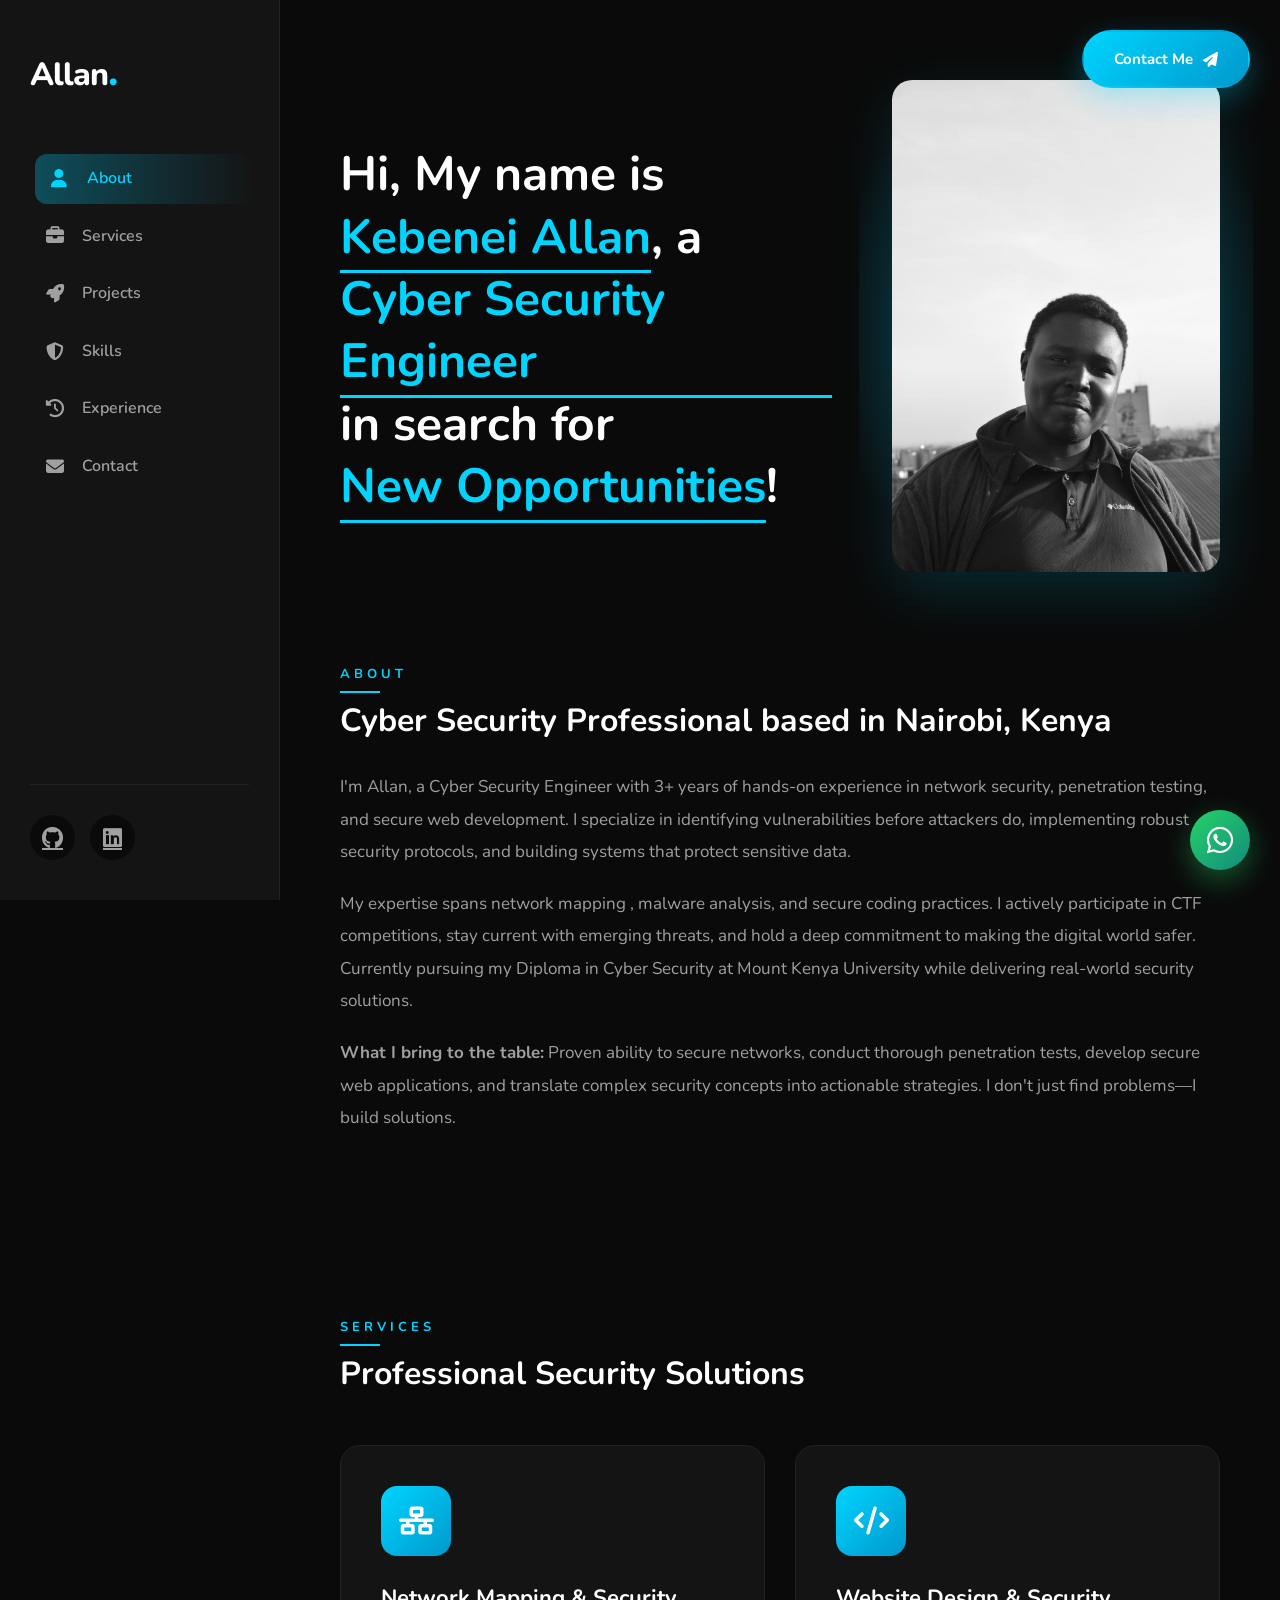
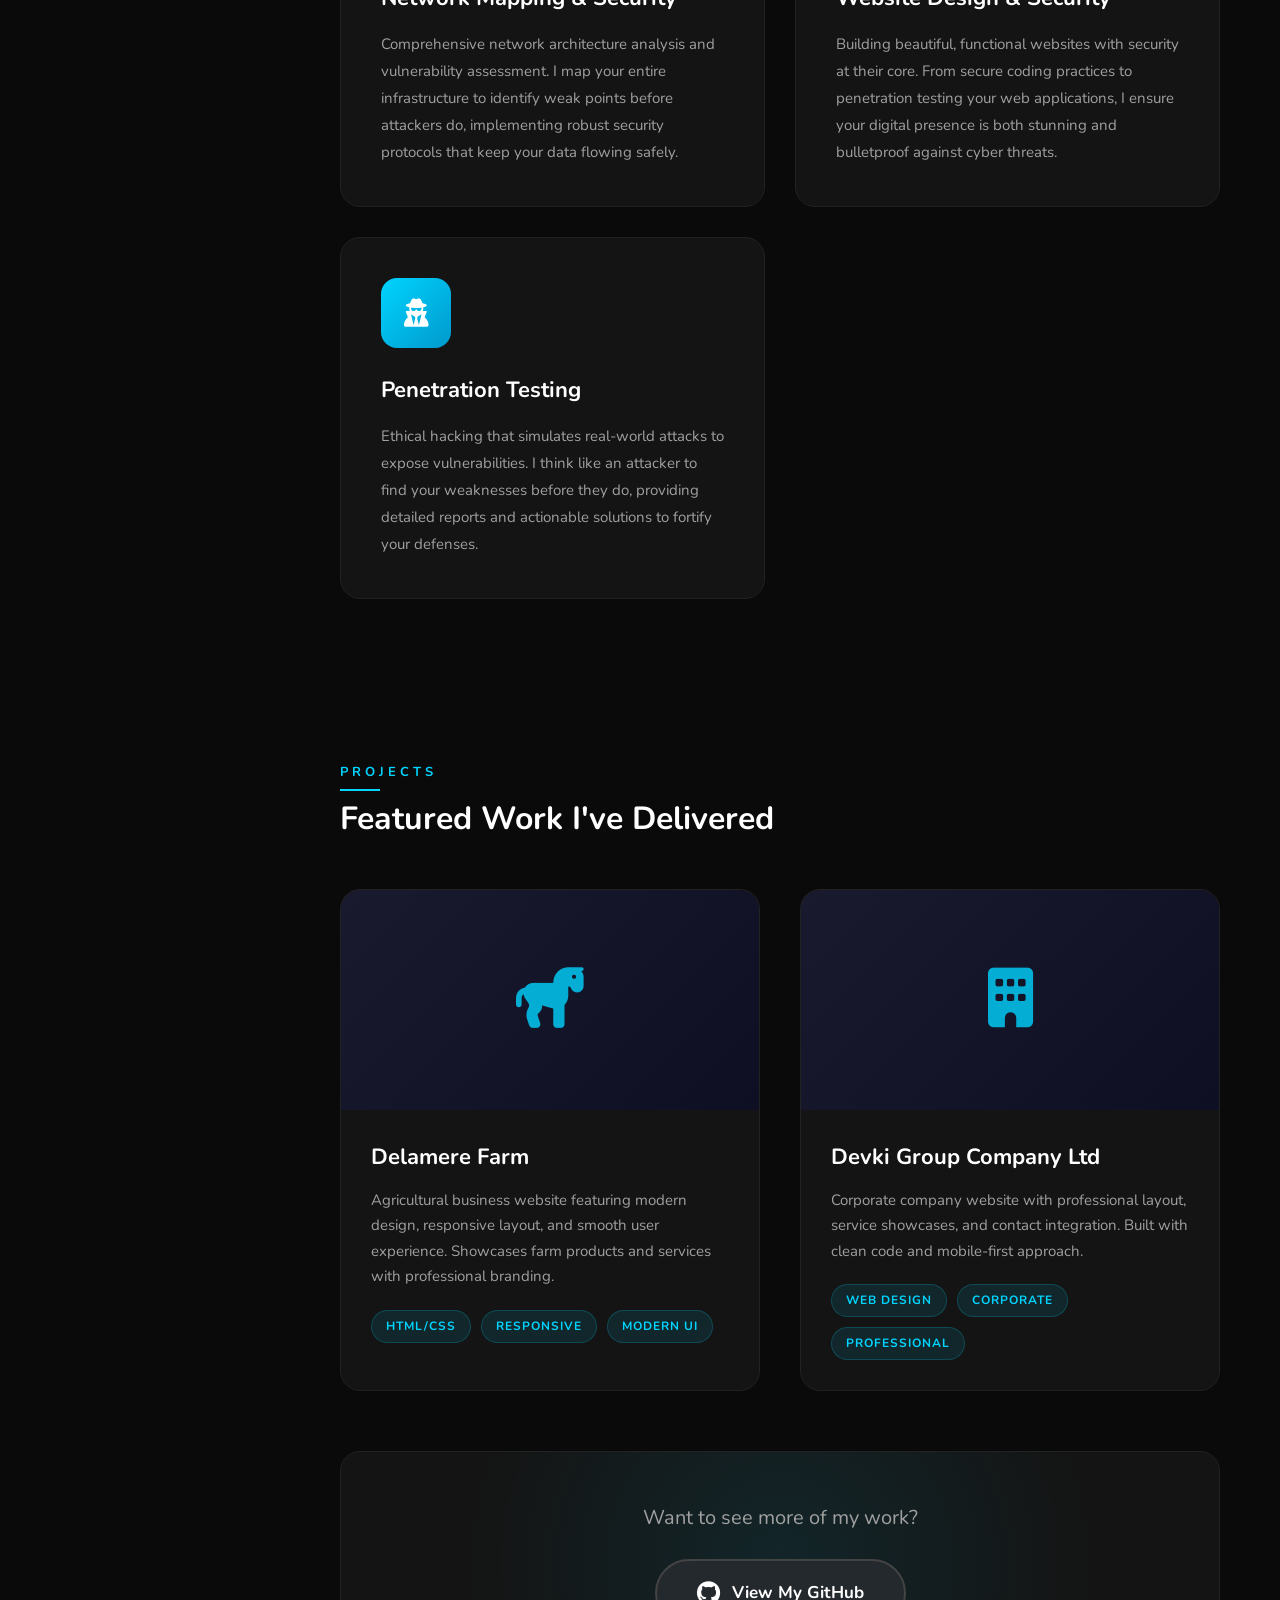
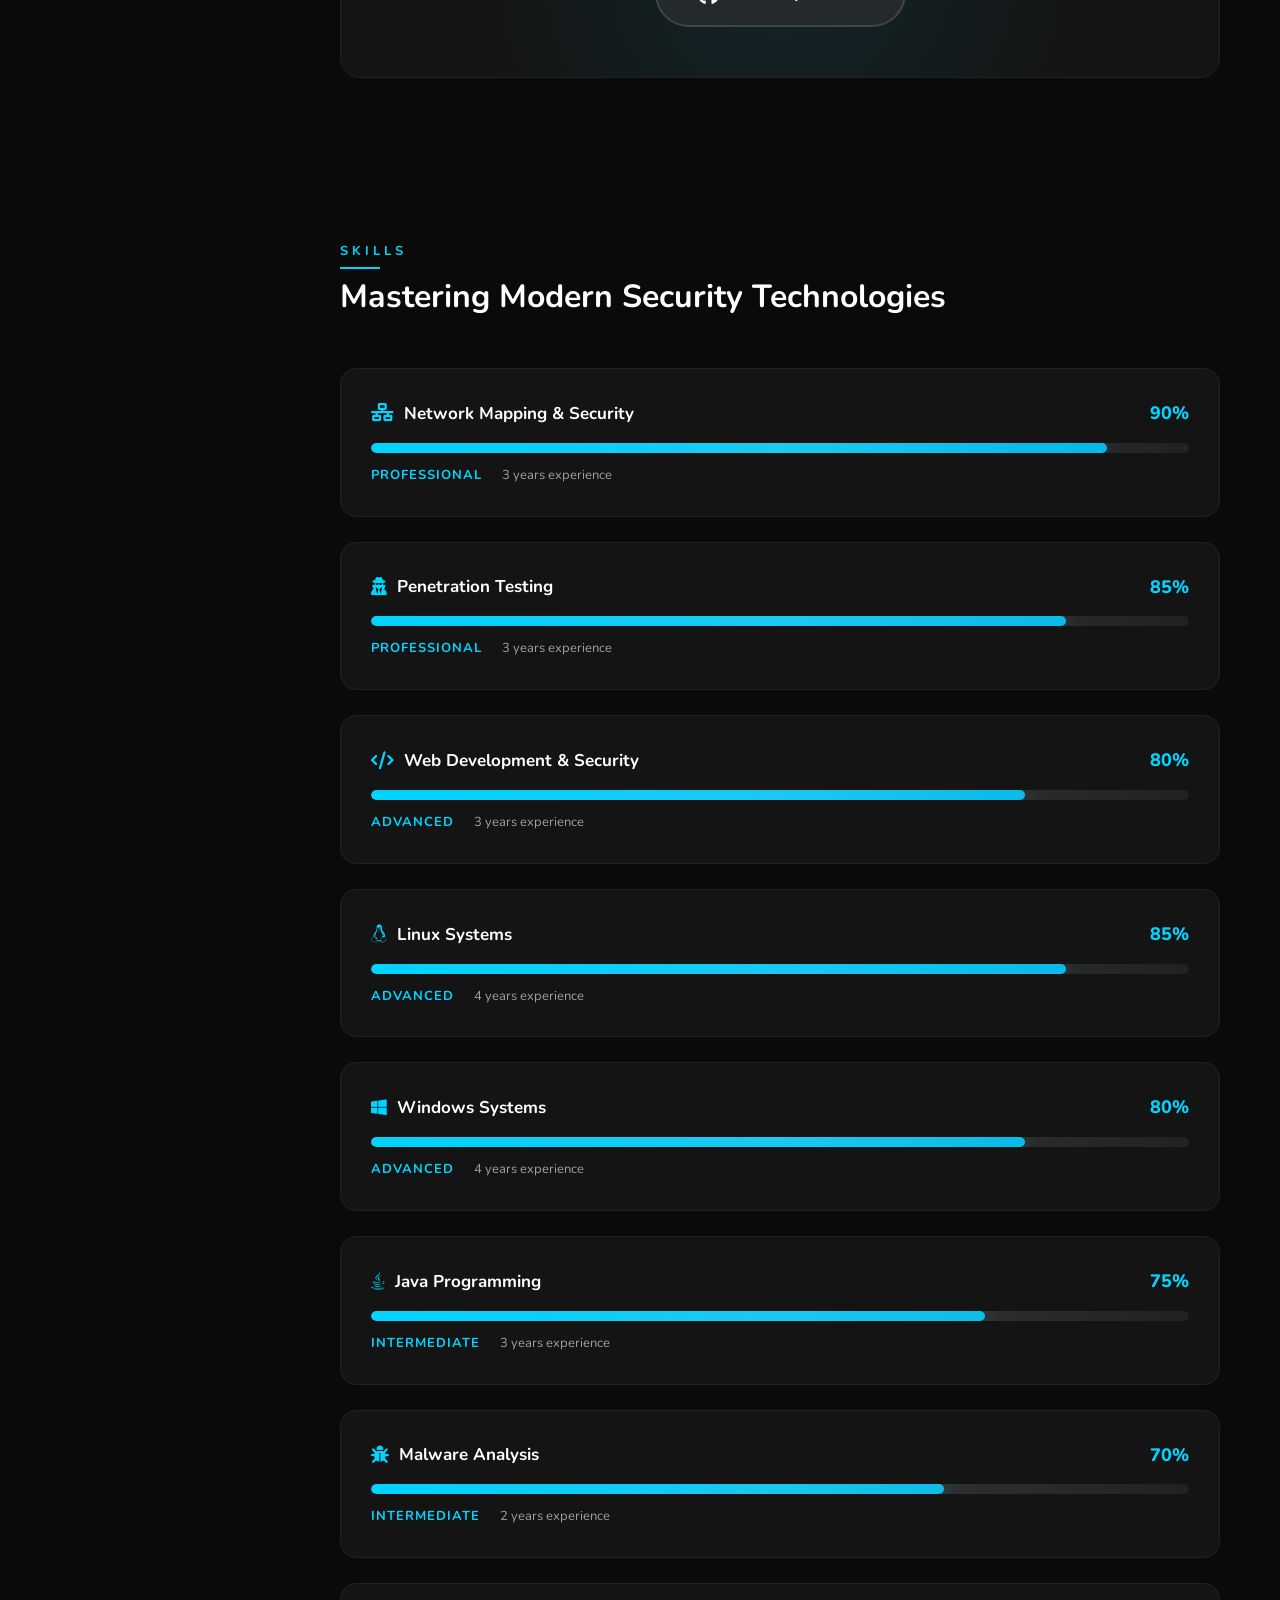
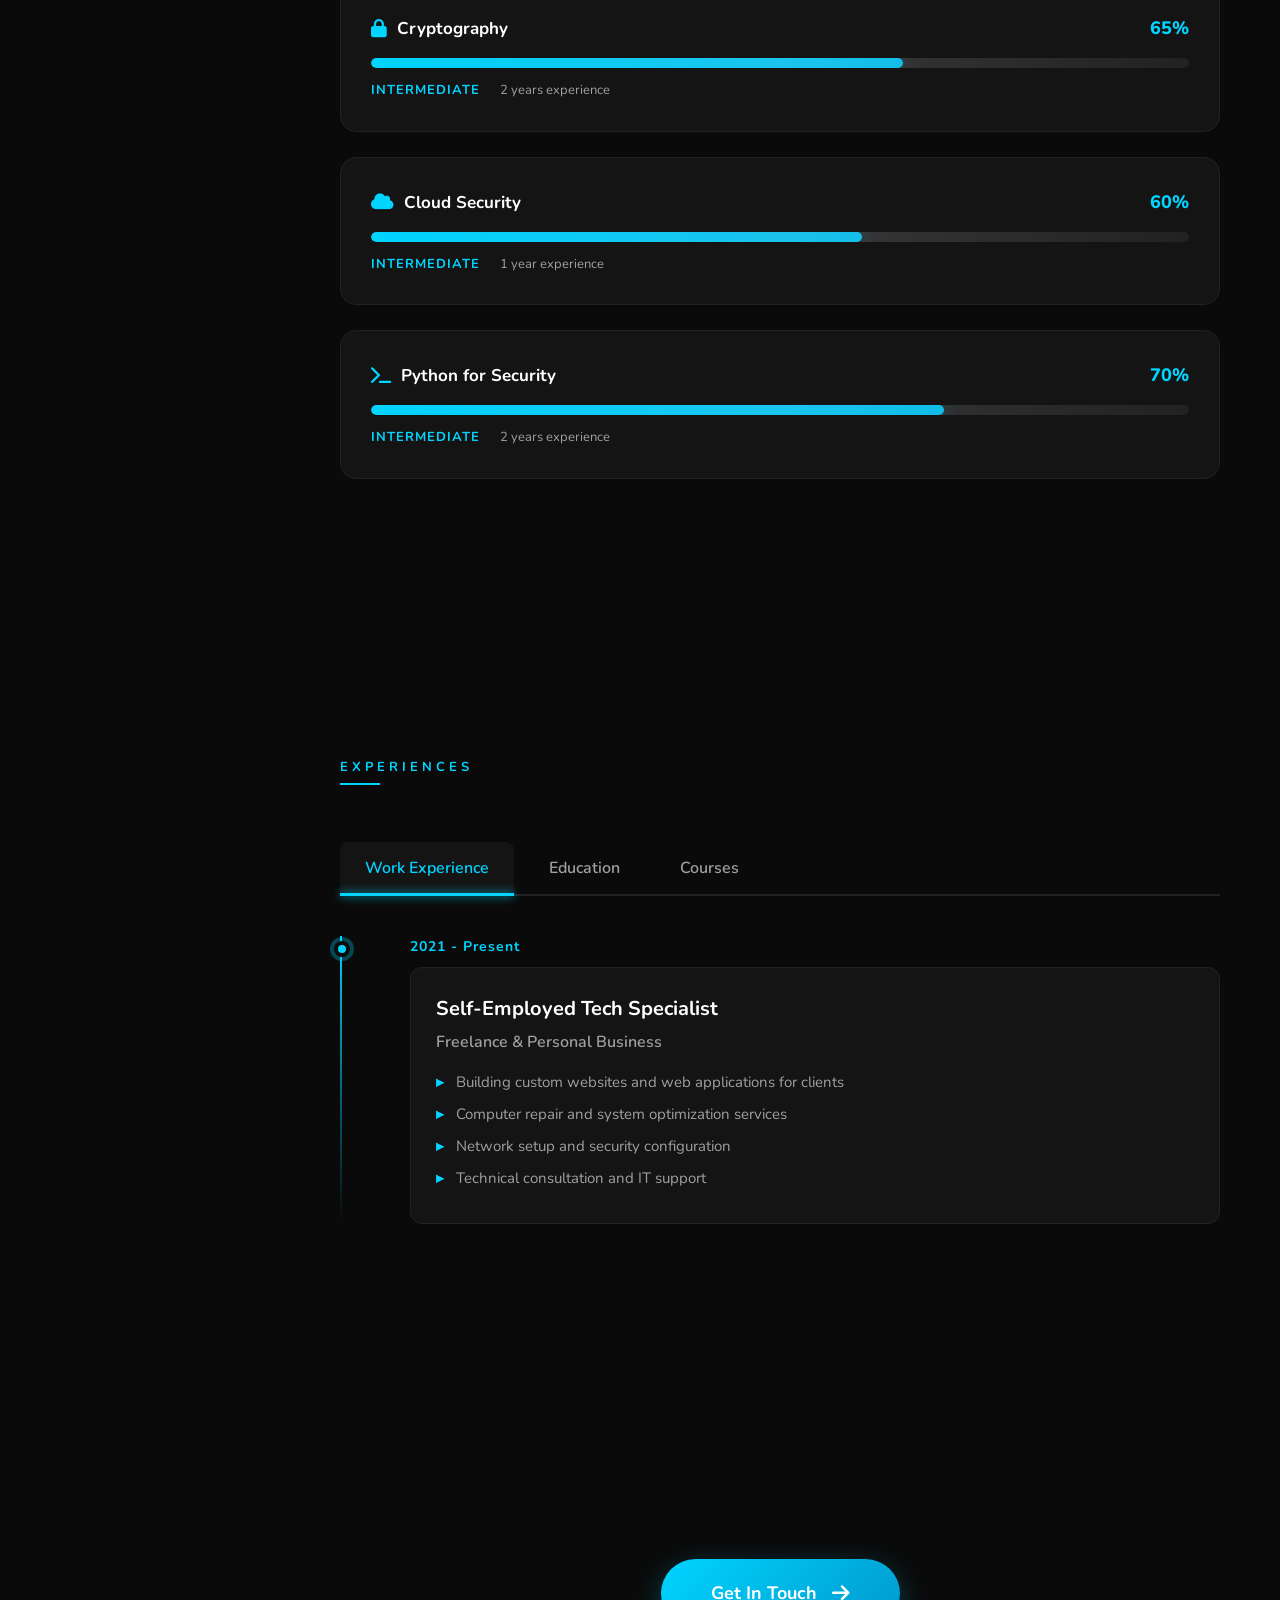
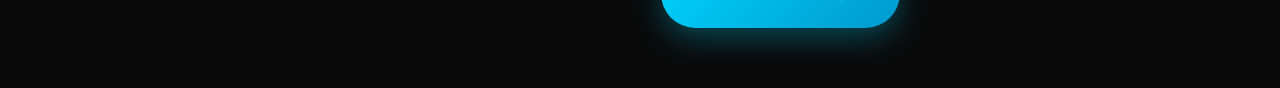
==== commit a8608faf: "rework" ====
--- a/index.html
+++ b/index.html
@@ -17,6 +17,7 @@
         <ul class="nav-links">
             <li><a href="#about" class="active"><i class="fas fa-user"></i> About</a></li>
             <li><a href="#services"><i class="fas fa-briefcase"></i> Services</a></li>
+            <li><a href="#projects"><i class="fas fa-rocket"></i> Projects</a></li>
             <li><a href="#skills"><i class="fas fa-shield-alt"></i> Skills</a></li>
             <li><a href="#experience"><i class="fas fa-history"></i> Experience</a></li>
             <li><a href="contact.html"><i class="fas fa-envelope"></i> Contact</a></li>
@@ -27,6 +28,12 @@
         </div>
     </nav>
 
+    <!-- Top Right Contact Button -->
+    <a href="contact.html" class="top-contact-btn">
+        <span>Contact Me</span>
+        <i class="fas fa-paper-plane"></i>
+    </a>
+
     <!-- Main Content -->
     <main class="main-content">
         
@@ -45,11 +52,10 @@
                 
                 <div class="about-content" data-aos="fade-up">
                     <h2 class="section-title">About</h2>
-                    <h3 class="subtitle">Mostly self taught with a lot of interest in Cyber Security</h3>
-                    <p>Hi, I am Allan, a 23 year old located in Nairobi, Kenya. My interest has always been in Cyber Security. I want to ensure that security is our top priority within our quickly developing world and would like to contribute to a more secure digital environment.</p>
-                    <p>I like to keep myself relevant by solving Capture The Flags and following the latest IT developments. I also keep myself busy by listening to music, gaming and listening to podcasts like Past Gas Podcast. I would like to improve myself within the Cyber Security field in order to become the ultimate Penetration Tester. I always keep a close eye to newly discovered vulnerabilities and like to challenge myself with unsolved weaknesses. I am someone who wants to make the world a more secure place for the next generation, even if it goes unnoticed.</p>
-                    
-                    <h3 class="subtitle" style="margin-top: 40px;">I specialize in Network Mapping, Penetration Testing & Web Security</h3>
+                    <h3 class="subtitle">Cyber Security Professional based in Nairobi, Kenya</h3>
+                    <p>I'm Allan, a Cyber Security Engineer with 3+ years of hands-on experience in network security, penetration testing, and secure web development. I specialize in identifying vulnerabilities before attackers do, implementing robust security protocols, and building systems that protect sensitive data.</p>
+                    <p>My expertise spans network mapping , malware analysis, and secure coding practices. I actively participate in CTF competitions, stay current with emerging threats, and hold a deep commitment to making the digital world safer. Currently pursuing my Diploma in Cyber Security at Mount Kenya University while delivering real-world security solutions.</p>
+                    <p><strong>What I bring to the table:</strong> Proven ability to secure networks, conduct thorough penetration tests, develop secure web applications, and translate complex security concepts into actionable strategies. I don't just find problems—I build solutions.</p>
                 </div>
             </div>
         </section>
@@ -87,6 +93,70 @@
                         <p>Ethical hacking that simulates real-world attacks to expose vulnerabilities. I think like an attacker to find your weaknesses before they do, providing detailed reports and actionable solutions to fortify your defenses.</p>
                         <div class="service-hover"></div>
                     </div>
+                </div>
+            </div>
+        </section>
+
+        <!-- Projects Section -->
+        <section id="projects" class="section">
+            <div class="container">
+                <h2 class="section-title" data-aos="fade-up">Projects</h2>
+                <h3 class="subtitle" data-aos="fade-up">Featured Work I've Delivered</h3>
+                
+                <div class="projects-grid">
+                    <div class="project-card" data-aos="fade-up" data-aos-delay="100">
+                        <div class="project-image">
+                            <div class="project-icon">
+                                <i class="fas fa-horse"></i>
+                            </div>
+                            <div class="project-overlay">
+                                <a href="https://delamerefarm.netlify.app/" class="project-link" target="_blank">
+                                    <i class="fas fa-external-link-alt"></i>
+                                    <span>View Live Site</span>
+                                </a>
+                            </div>
+                        </div>
+                        <div class="project-info">
+                            <h4>Delamere Farm</h4>
+                            <p>Agricultural business website featuring modern design, responsive layout, and smooth user experience. Showcases farm products and services with professional branding.</p>
+                            <div class="project-tech">
+                                <span>HTML/CSS</span>
+                                <span>Responsive</span>
+                                <span>Modern UI</span>
+                            </div>
+                        </div>
+                    </div>
+
+                    <div class="project-card" data-aos="fade-up" data-aos-delay="200">
+                        <div class="project-image">
+                            <div class="project-icon">
+                                <i class="fas fa-building"></i>
+                            </div>
+                            <div class="project-overlay">
+                                <a href="https://devkigroupcompanyltd.netlify.app/" class="project-link" target="_blank">
+                                    <i class="fas fa-external-link-alt"></i>
+                                    <span>View Live Site</span>
+                                </a>
+                            </div>
+                        </div>
+                        <div class="project-info">
+                            <h4>Devki Group Company Ltd</h4>
+                            <p>Corporate company website with professional layout, service showcases, and contact integration. Built with clean code and mobile-first approach.</p>
+                            <div class="project-tech">
+                                <span>Web Design</span>
+                                <span>Corporate</span>
+                                <span>Professional</span>
+                            </div>
+                        </div>
+                    </div>
+                </div>
+
+                <div class="github-section" data-aos="fade-up" data-aos-delay="300">
+                    <p>Want to see more of my work?</p>
+                    <a href="https://github.com/Lowkeyvix" target="_blank" class="github-btn">
+                        <i class="fab fa-github"></i>
+                        <span>View My GitHub</span>
+                    </a>
                 </div>
             </div>
         </section>
@@ -322,6 +392,14 @@
             </div>
         </section>
 
+        <!-- Bottom Navigation -->
+        <div class="bottom-nav" data-aos="fade-up">
+            <a href="contact.html" class="bottom-btn">
+                <span>Get In Touch</span>
+                <i class="fas fa-arrow-right"></i>
+            </a>
+        </div>
+
     </main>
 
     <!-- WhatsApp Floating Button -->
--- a/style.css
+++ b/style.css
@@ -1057,4 +1057,308 @@
     .mobile-toggle {
         display: block;
     }
+}
+/* Bottom Navigation Buttons */
+.bottom-nav {
+    display: flex;
+    justify-content: center;
+    padding: 60px;
+    margin-top: 40px;
+}
+
+.bottom-btn {
+    display: inline-flex;
+    align-items: center;
+    gap: 15px;
+    padding: 20px 50px;
+    background: linear-gradient(135deg, var(--accent), #0099cc);
+    color: white;
+    text-decoration: none;
+    border-radius: 50px;
+    font-size: 18px;
+    font-weight: 700;
+    transition: var(--transition);
+    box-shadow: 0 10px 30px rgba(0, 212, 255, 0.3);
+    position: relative;
+    overflow: hidden;
+}
+
+.bottom-btn::before {
+    content: '';
+    position: absolute;
+    top: 0;
+    left: -100%;
+    width: 100%;
+    height: 100%;
+    background: linear-gradient(90deg, transparent, rgba(255,255,255,0.3), transparent);
+    transition: 0.5s;
+}
+
+.bottom-btn:hover::before {
+    left: 100%;
+}
+
+.bottom-btn:hover {
+    transform: translateY(-5px) scale(1.05);
+    box-shadow: 0 20px 40px rgba(0, 212, 255, 0.4);
+}
+
+.bottom-btn i {
+    font-size: 20px;
+    transition: var(--transition);
+}
+
+.bottom-btn:hover i {
+    transform: translateX(5px);
+}
+
+/* Secondary button style (for back button) */
+.bottom-btn.secondary {
+    background: transparent;
+    border: 3px solid var(--accent);
+    color: var(--accent);
+}
+
+.bottom-btn.secondary:hover {
+    background: var(--accent);
+    color: white;
+}
+
+.bottom-btn.secondary:hover i {
+    transform: translateX(-5px);
+}
+
+/* Make sure contact page sections don't get cut off */
+.contact-section .container {
+    padding-bottom: 40px;
+}
+/* Top Right Contact Button */
+.top-contact-btn {
+    position: fixed;
+    top: 30px;
+    right: 30px;
+    display: flex;
+    align-items: center;
+    gap: 10px;
+    padding: 15px 30px;
+    background: linear-gradient(135deg, var(--accent), #0099cc);
+    color: white;
+    text-decoration: none;
+    border-radius: 50px;
+    font-weight: 700;
+    font-size: 15px;
+    box-shadow: 0 10px 30px rgba(0, 212, 255, 0.3);
+    transition: var(--transition);
+    z-index: 999;
+    border: 2px solid transparent;
+}
+
+.top-contact-btn:hover {
+    transform: translateY(-3px) scale(1.05);
+    box-shadow: 0 15px 40px rgba(0, 212, 255, 0.4);
+    border-color: rgba(255, 255, 255, 0.3);
+}
+
+.top-contact-btn i {
+    transition: var(--transition);
+}
+
+.top-contact-btn:hover i {
+    transform: translateX(3px);
+}
+
+/* Projects Section */
+.projects-grid {
+    display: grid;
+    grid-template-columns: repeat(auto-fit, minmax(350px, 1fr));
+    gap: 40px;
+    margin-top: 50px;
+    margin-bottom: 60px;
+}
+
+.project-card {
+    background: var(--bg-card);
+    border-radius: 20px;
+    overflow: hidden;
+    border: 1px solid #222;
+    transition: var(--transition);
+    position: relative;
+}
+
+.project-card:hover {
+    transform: translateY(-10px);
+    border-color: var(--accent);
+    box-shadow: 0 20px 40px rgba(0, 212, 255, 0.15);
+}
+
+.project-image {
+    height: 220px;
+    background: linear-gradient(135deg, #1a1a2e 0%, #0f0f23 100%);
+    display: flex;
+    align-items: center;
+    justify-content: center;
+    position: relative;
+    overflow: hidden;
+}
+
+.project-icon {
+    font-size: 60px;
+    color: var(--accent);
+    opacity: 0.8;
+    transition: var(--transition);
+}
+
+.project-card:hover .project-icon {
+    transform: scale(1.2);
+    opacity: 1;
+}
+
+.project-overlay {
+    position: absolute;
+    top: 0;
+    left: 0;
+    width: 100%;
+    height: 100%;
+    background: rgba(0, 212, 255, 0.9);
+    display: flex;
+    align-items: center;
+    justify-content: center;
+    opacity: 0;
+    transition: var(--transition);
+}
+
+.project-card:hover .project-overlay {
+    opacity: 1;
+}
+
+.project-link {
+    display: flex;
+    flex-direction: column;
+    align-items: center;
+    gap: 10px;
+    color: white;
+    text-decoration: none;
+    font-weight: 700;
+    font-size: 18px;
+    transform: translateY(20px);
+    transition: var(--transition);
+}
+
+.project-link i {
+    font-size: 32px;
+}
+
+.project-card:hover .project-link {
+    transform: translateY(0);
+}
+
+.project-info {
+    padding: 30px;
+}
+
+.project-info h4 {
+    font-size: 22px;
+    margin-bottom: 12px;
+    color: var(--text-primary);
+}
+
+.project-info p {
+    color: var(--text-secondary);
+    line-height: 1.7;
+    margin-bottom: 20px;
+    font-size: 15px;
+}
+
+.project-tech {
+    display: flex;
+    flex-wrap: wrap;
+    gap: 10px;
+}
+
+.project-tech span {
+    padding: 6px 14px;
+    background: rgba(0, 212, 255, 0.1);
+    color: var(--accent);
+    border-radius: 20px;
+    font-size: 12px;
+    font-weight: 700;
+    text-transform: uppercase;
+    letter-spacing: 1px;
+    border: 1px solid rgba(0, 212, 255, 0.2);
+}
+
+/* GitHub Section */
+.github-section {
+    text-align: center;
+    padding: 50px;
+    background: var(--bg-card);
+    border-radius: 20px;
+    border: 1px solid #222;
+    position: relative;
+    overflow: hidden;
+}
+
+.github-section::before {
+    content: '';
+    position: absolute;
+    top: 0;
+    left: 0;
+    width: 100%;
+    height: 100%;
+    background: radial-gradient(circle at center, var(--accent-glow) 0%, transparent 70%);
+    opacity: 0.3;
+}
+
+.github-section p {
+    color: var(--text-secondary);
+    font-size: 20px;
+    margin-bottom: 25px;
+    position: relative;
+    z-index: 2;
+}
+
+.github-btn {
+    display: inline-flex;
+    align-items: center;
+    gap: 12px;
+    padding: 18px 40px;
+    background: #24292e;
+    color: white;
+    text-decoration: none;
+    border-radius: 50px;
+    font-weight: 700;
+    font-size: 17px;
+    transition: var(--transition);
+    position: relative;
+    z-index: 2;
+    border: 2px solid #444;
+}
+
+.github-btn:hover {
+    background: #2f363d;
+    transform: translateY(-3px) scale(1.05);
+    box-shadow: 0 15px 40px rgba(0, 0, 0, 0.4);
+    border-color: var(--accent);
+}
+
+.github-btn i {
+    font-size: 24px;
+}
+
+/* Responsive for top button */
+@media (max-width: 968px) {
+    .top-contact-btn {
+        top: 20px;
+        right: 20px;
+        padding: 12px 20px;
+        font-size: 14px;
+    }
+    
+    .top-contact-btn span {
+        display: none;
+    }
+    
+    .projects-grid {
+        grid-template-columns: 1fr;
+    }
 }
